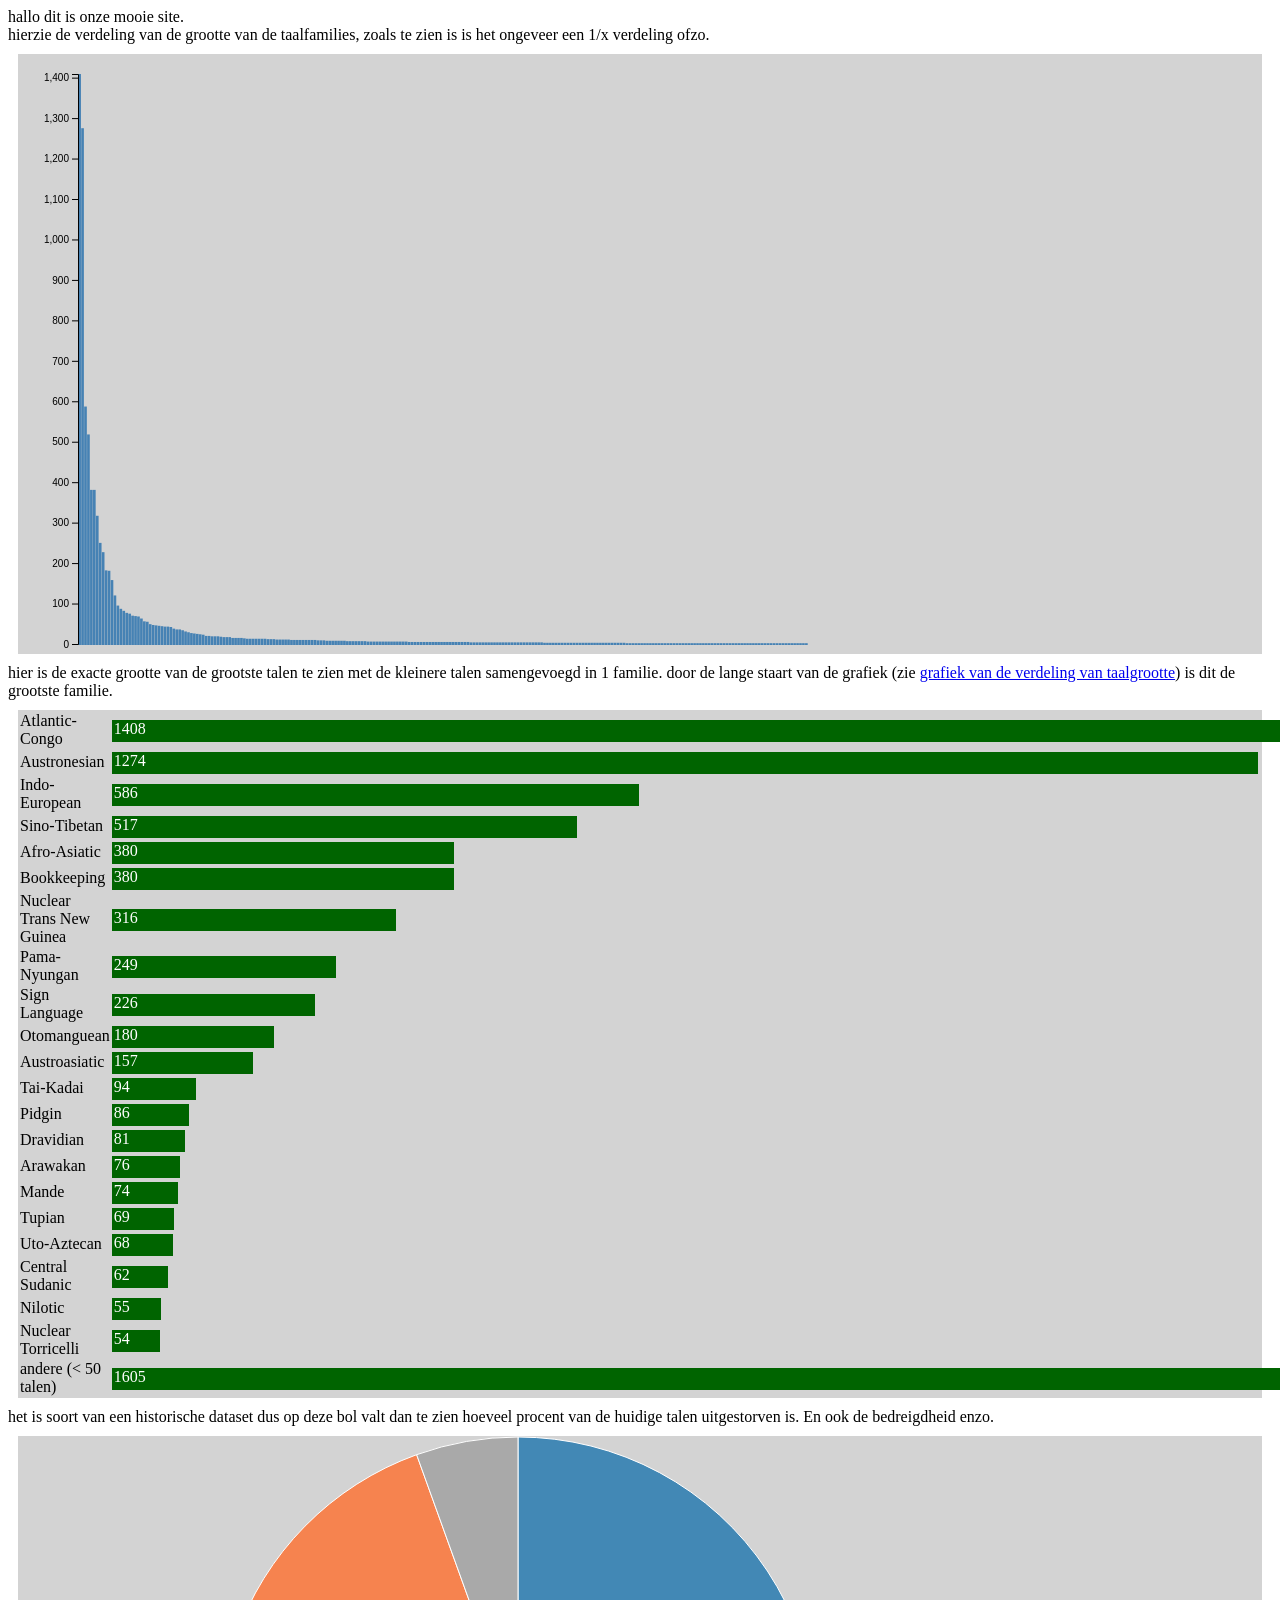
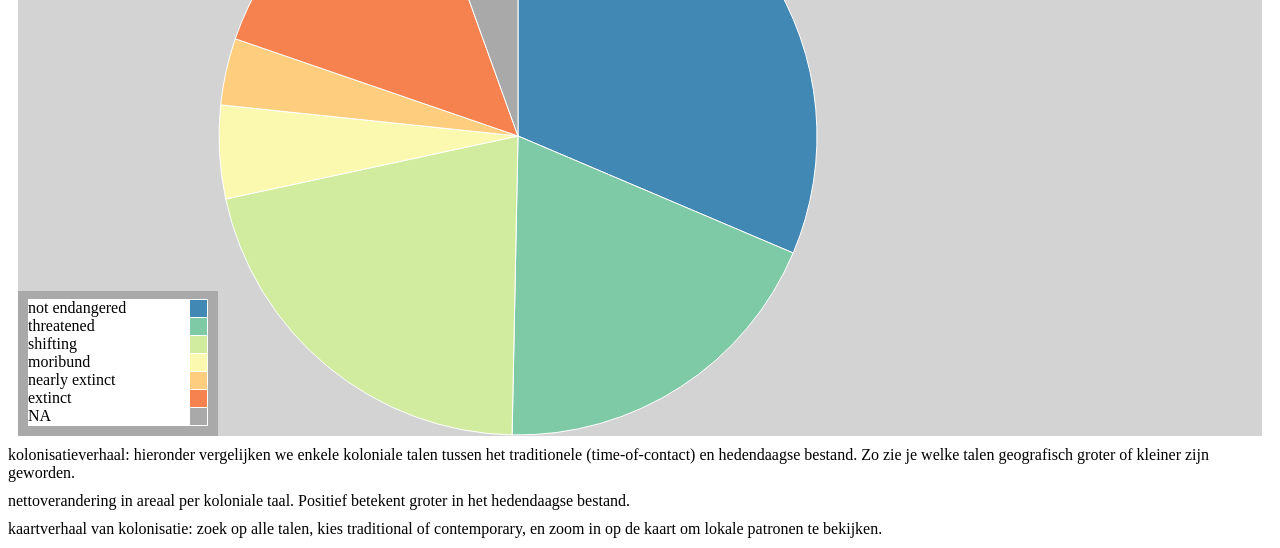
==== src/webpagina/hoofdpagina.html @ 80c5c6f8 "added new dataset + visualizations" ====
<body>
    <style>
        div.blok{
            background-color: lightgray;
            margin: 10px;
        }
    </style>
    hallo dit is onze mooie site.
    <div>
        hierzie de verdeling van de grootte van de taalfamilies, zoals te zien is is het ongeveer een 1/x verdeling ofzo.
        <div class="blok" id="lijn van de verdeling van aantal talen per familie"></div>
    </div>
    <div>
        hier is de exacte grootte van de grootste talen te zien met de kleinere talen samengevoegd in 1 familie. door de lange staart van
        de grafiek (zie <a href="#lijn van de verdeling van aantal talen per familie">grafiek van de verdeling van taalgrootte</a>) is dit
        de grootste familie.
        <div class="blok" id="horizontale bar van aantal talen"></div>
    </div>
    <div>
        het is soort van een historische dataset dus op deze bol valt dan te zien hoeveel procent van de huidige talen uitgestorven is.
        En ook de bedreigdheid enzo.
        <div class="blok" id="bol van hoeveelheid uitgestorven talen"></div>
    </div>
    <div>
        kolonisatieverhaal: hieronder vergelijken we enkele koloniale talen tussen het traditionele (time-of-contact)
        en hedendaagse bestand. Zo zie je welke talen geografisch groter of kleiner zijn geworden.
        <div class="blok" id="koloniale talen: traditioneel vs hedendaags"></div>
    </div>
    <div>
        nettoverandering in areaal per koloniale taal. Positief betekent groter in het hedendaagse bestand.
        <div class="blok" id="koloniale talen: netto verandering"></div>
    </div>
    <div>
        kaartverhaal van kolonisatie: zoek op alle talen, kies traditional of contemporary,
        en zoom in op de kaart om lokale patronen te bekijken.
        <div class="blok" id="koloniale talen: kaart over tijd"></div>
    </div>
    <script src="../js/main.js" type="module"></script>
</body>
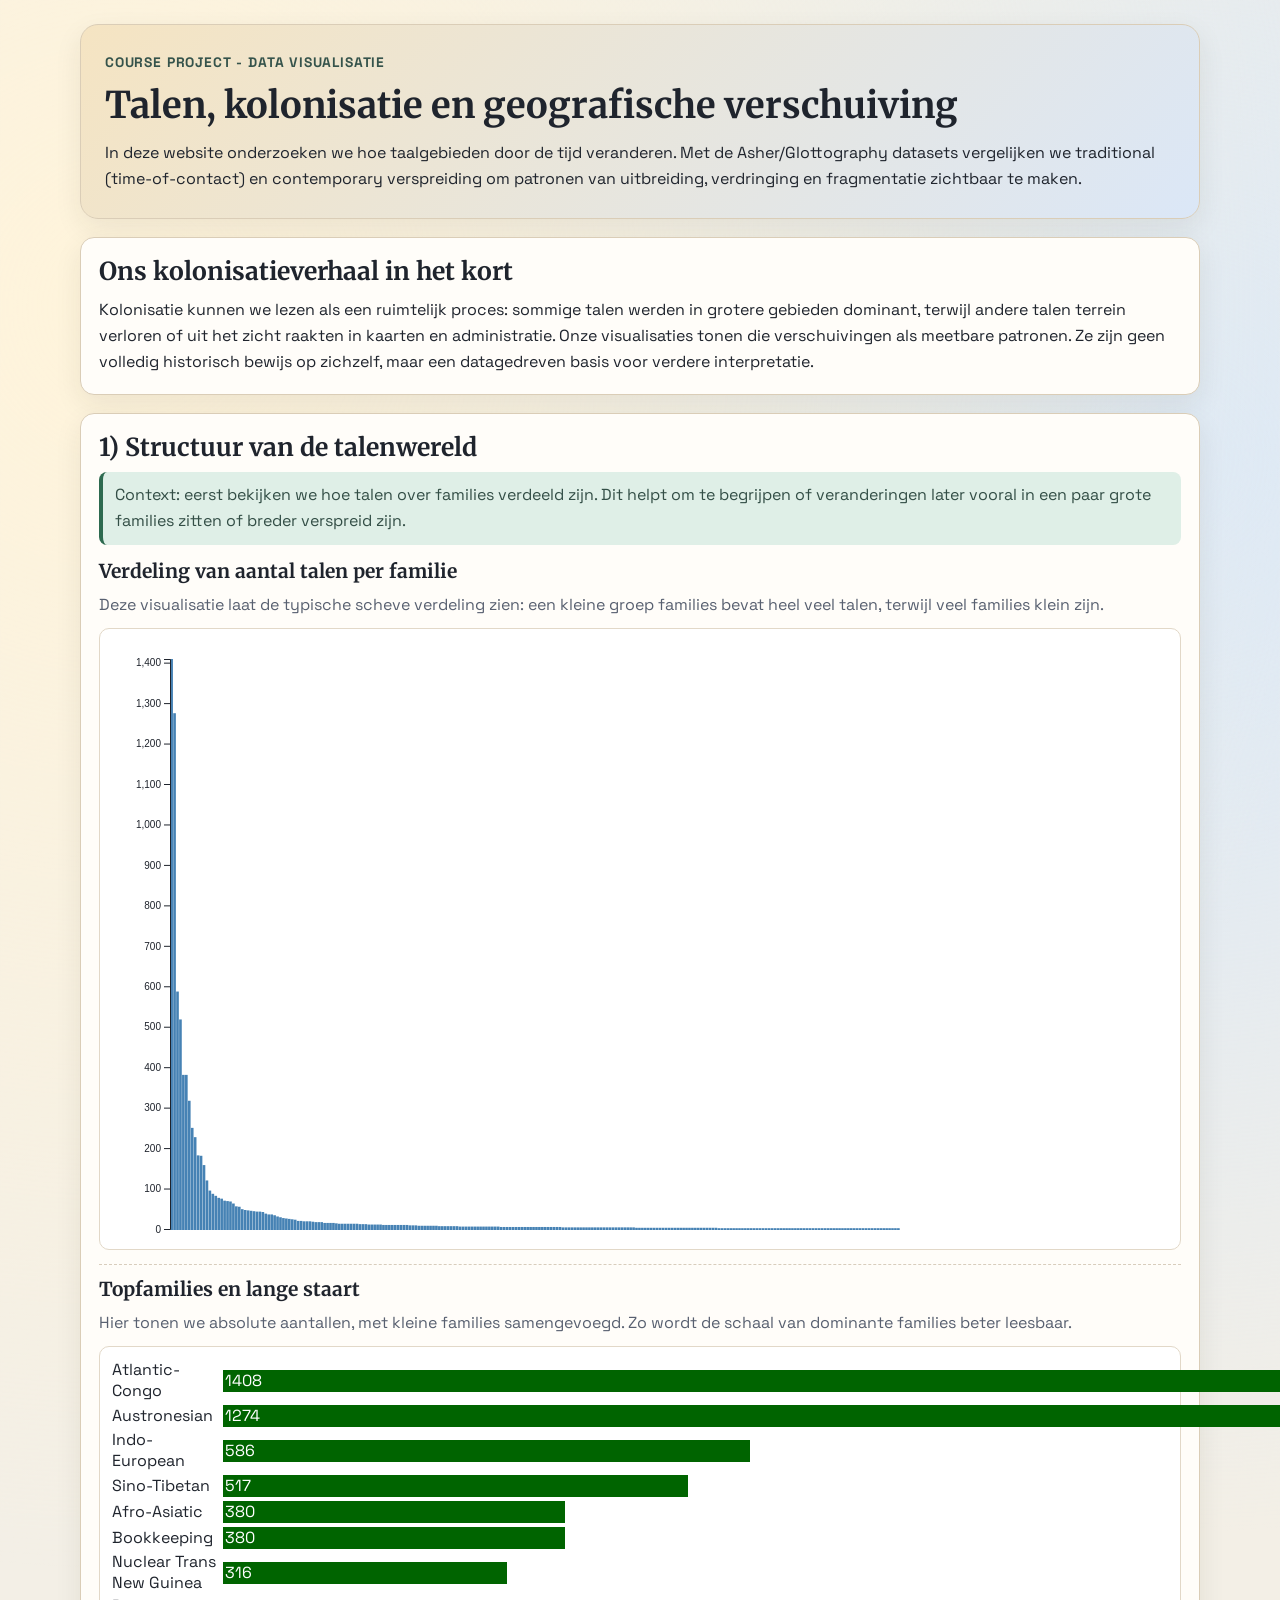
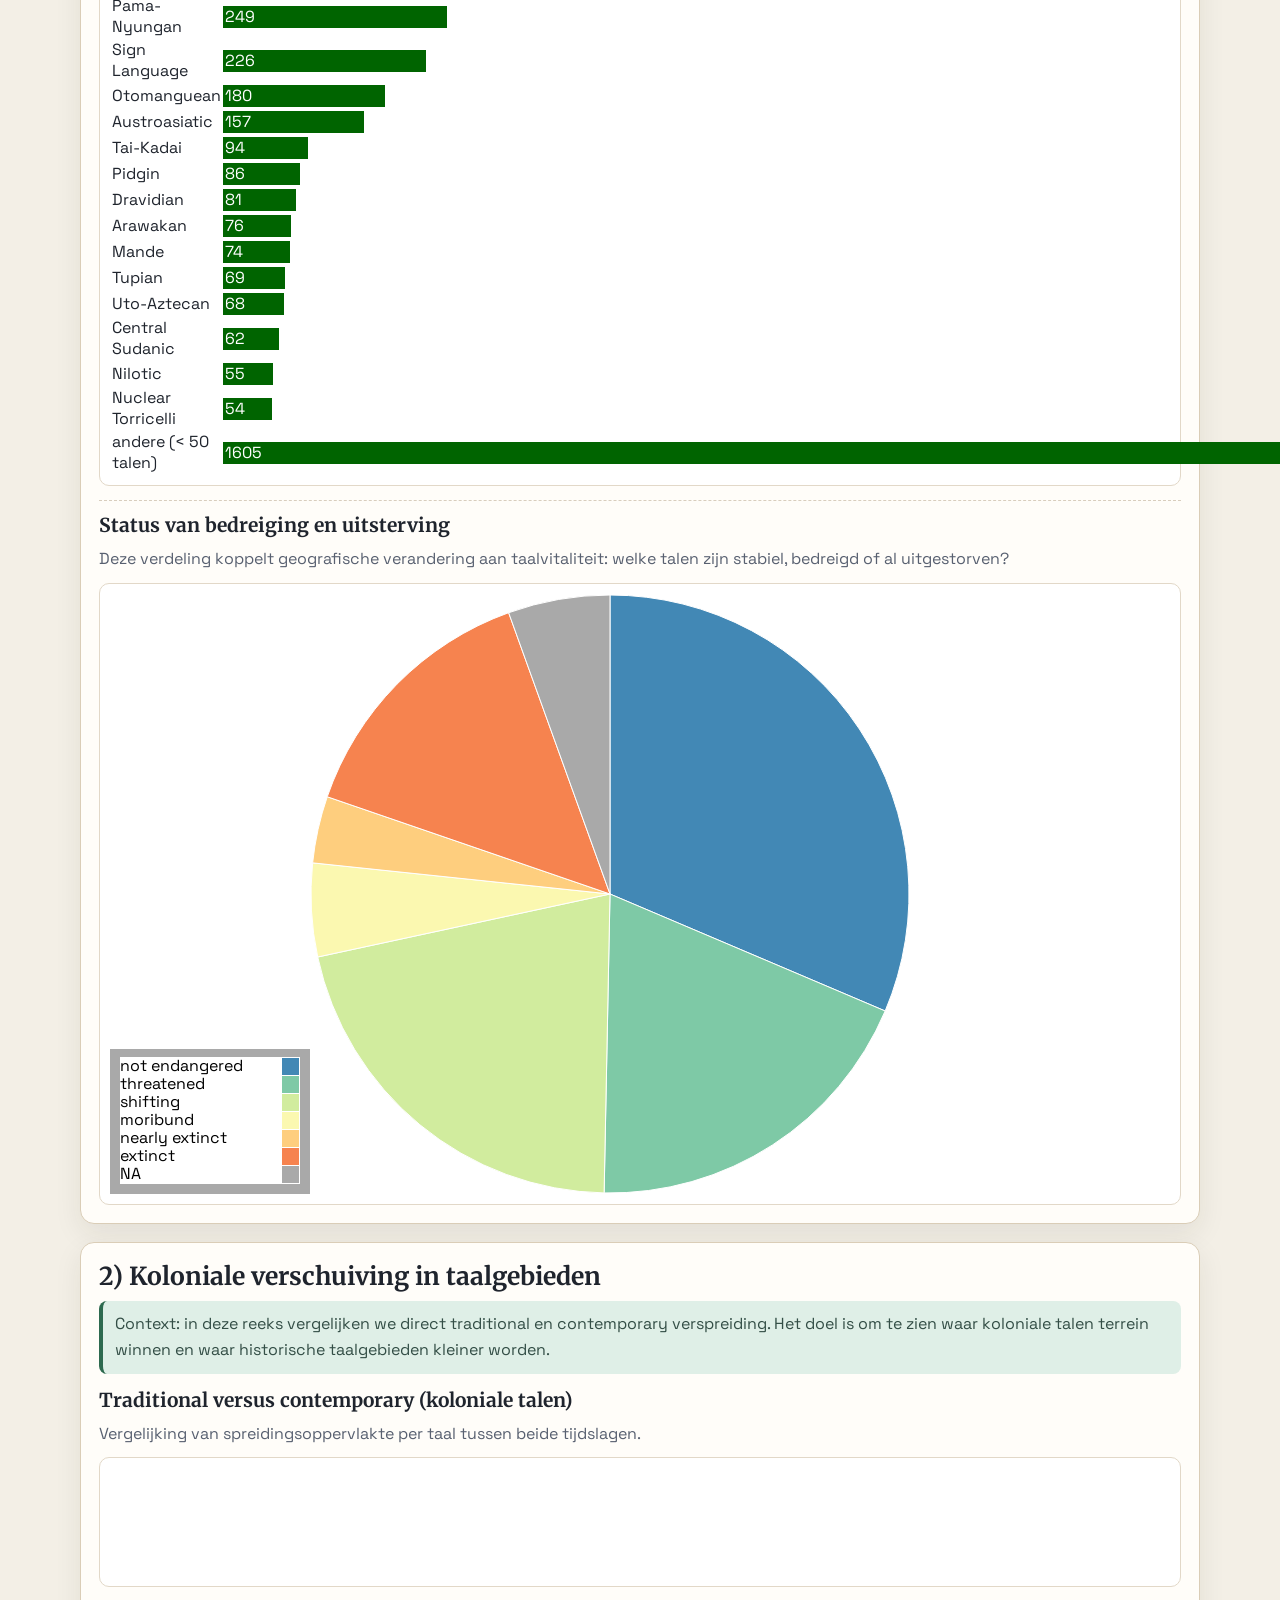
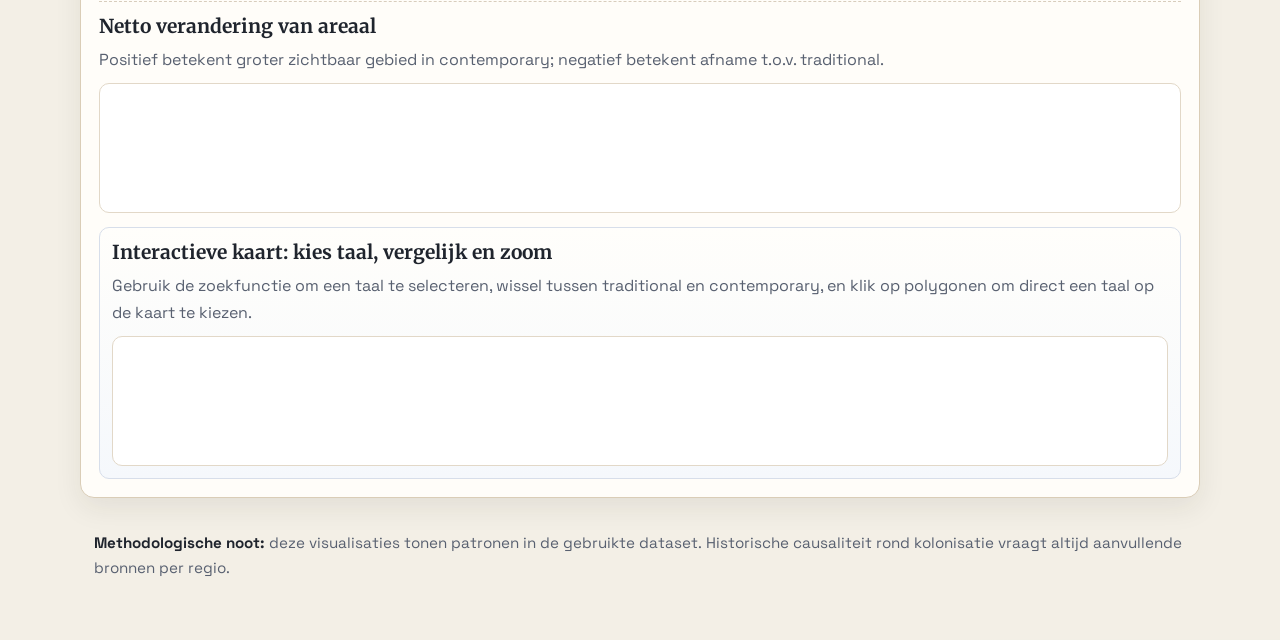
==== commit 74d779c8: "added some basic styling" ====
--- a/src/webpagina/hoofdpagina.html
+++ b/src/webpagina/hoofdpagina.html
@@ -1,39 +1,106 @@
+<head>
+    <meta charset="utf-8">
+    <meta name="viewport" content="width=device-width, initial-scale=1">
+    <title>Data Visualisatie - Talen en Kolonisatie</title>
+    <link rel="stylesheet" href="./stijl.css">
+</head>
+
 <body>
-    <style>
-        div.blok{
-            background-color: lightgray;
-            margin: 10px;
-        }
-    </style>
-    hallo dit is onze mooie site.
-    <div>
-        hierzie de verdeling van de grootte van de taalfamilies, zoals te zien is is het ongeveer een 1/x verdeling ofzo.
-        <div class="blok" id="lijn van de verdeling van aantal talen per familie"></div>
-    </div>
-    <div>
-        hier is de exacte grootte van de grootste talen te zien met de kleinere talen samengevoegd in 1 familie. door de lange staart van
-        de grafiek (zie <a href="#lijn van de verdeling van aantal talen per familie">grafiek van de verdeling van taalgrootte</a>) is dit
-        de grootste familie.
-        <div class="blok" id="horizontale bar van aantal talen"></div>
-    </div>
-    <div>
-        het is soort van een historische dataset dus op deze bol valt dan te zien hoeveel procent van de huidige talen uitgestorven is.
-        En ook de bedreigdheid enzo.
-        <div class="blok" id="bol van hoeveelheid uitgestorven talen"></div>
-    </div>
-    <div>
-        kolonisatieverhaal: hieronder vergelijken we enkele koloniale talen tussen het traditionele (time-of-contact)
-        en hedendaagse bestand. Zo zie je welke talen geografisch groter of kleiner zijn geworden.
-        <div class="blok" id="koloniale talen: traditioneel vs hedendaags"></div>
-    </div>
-    <div>
-        nettoverandering in areaal per koloniale taal. Positief betekent groter in het hedendaagse bestand.
-        <div class="blok" id="koloniale talen: netto verandering"></div>
-    </div>
-    <div>
-        kaartverhaal van kolonisatie: zoek op alle talen, kies traditional of contemporary,
-        en zoom in op de kaart om lokale patronen te bekijken.
-        <div class="blok" id="koloniale talen: kaart over tijd"></div>
-    </div>
+    <main class="pagina">
+        <header class="hero">
+            <p class="label">Course project - Data Visualisatie</p>
+            <h1>Talen, kolonisatie en geografische verschuiving</h1>
+            <p>
+                In deze website onderzoeken we hoe taalgebieden door de tijd veranderen.
+                Met de Asher/Glottography datasets vergelijken we traditional (time-of-contact)
+                en contemporary verspreiding om patronen van uitbreiding, verdringing en fragmentatie zichtbaar te maken.
+            </p>
+        </header>
+
+        <section class="intro">
+            <h2>Ons kolonisatieverhaal in het kort</h2>
+            <p>
+                Kolonisatie kunnen we lezen als een ruimtelijk proces: sommige talen werden in grotere gebieden dominant,
+                terwijl andere talen terrein verloren of uit het zicht raakten in kaarten en administratie.
+                Onze visualisaties tonen die verschuivingen als meetbare patronen. Ze zijn geen volledig historisch bewijs op zichzelf,
+                maar een datagedreven basis voor verdere interpretatie.
+            </p>
+        </section>
+
+        <section class="sectie">
+            <h2>1) Structuur van de talenwereld</h2>
+            <p class="context">
+                Context: eerst bekijken we hoe talen over families verdeeld zijn. Dit helpt om te begrijpen of veranderingen later
+                vooral in een paar grote families zitten of breder verspreid zijn.
+            </p>
+
+            <article class="kaart">
+                <h3>Verdeling van aantal talen per familie</h3>
+                <p>
+                    Deze visualisatie laat de typische scheve verdeling zien: een kleine groep families bevat heel veel talen,
+                    terwijl veel families klein zijn.
+                </p>
+                <div class="blok" id="lijn van de verdeling van aantal talen per familie"></div>
+            </article>
+
+            <article class="kaart">
+                <h3>Topfamilies en lange staart</h3>
+                <p>
+                    Hier tonen we absolute aantallen, met kleine families samengevoegd.
+                    Zo wordt de schaal van dominante families beter leesbaar.
+                </p>
+                <div class="blok" id="horizontale bar van aantal talen"></div>
+            </article>
+
+            <article class="kaart">
+                <h3>Status van bedreiging en uitsterving</h3>
+                <p>
+                    Deze verdeling koppelt geografische verandering aan taalvitaliteit: welke talen zijn stabiel,
+                    bedreigd of al uitgestorven?
+                </p>
+                <div class="blok" id="bol van hoeveelheid uitgestorven talen"></div>
+            </article>
+        </section>
+
+        <section class="sectie">
+            <h2>2) Koloniale verschuiving in taalgebieden</h2>
+            <p class="context">
+                Context: in deze reeks vergelijken we direct traditional en contemporary verspreiding.
+                Het doel is om te zien waar koloniale talen terrein winnen en waar historische taalgebieden kleiner worden.
+            </p>
+
+            <article class="kaart">
+                <h3>Traditional versus contemporary (koloniale talen)</h3>
+                <p>
+                    Vergelijking van spreidingsoppervlakte per taal tussen beide tijdslagen.
+                </p>
+                <div class="blok" id="koloniale talen: traditioneel vs hedendaags"></div>
+            </article>
+
+            <article class="kaart">
+                <h3>Netto verandering van areaal</h3>
+                <p>
+                    Positief betekent groter zichtbaar gebied in contemporary; negatief betekent afname t.o.v. traditional.
+                </p>
+                <div class="blok" id="koloniale talen: netto verandering"></div>
+            </article>
+
+            <article class="kaart focus">
+                <h3>Interactieve kaart: kies taal, vergelijk en zoom</h3>
+                <p>
+                    Gebruik de zoekfunctie om een taal te selecteren, wissel tussen traditional en contemporary,
+                    en klik op polygonen om direct een taal op de kaart te kiezen.
+                </p>
+                <div class="blok" id="koloniale talen: kaart over tijd"></div>
+            </article>
+        </section>
+
+        <footer class="voetnoot">
+            <strong>Methodologische noot:</strong>
+            deze visualisaties tonen patronen in de gebruikte dataset. Historische causaliteit rond kolonisatie
+            vraagt altijd aanvullende bronnen per regio.
+        </footer>
+    </main>
+
     <script src="../js/main.js" type="module"></script>
 </body>
--- a/src/webpagina/stijl.css
+++ b/src/webpagina/stijl.css
@@ -0,0 +1,164 @@
+@import url("https://fonts.googleapis.com/css2?family=Space+Grotesk:wght@400;500;700&family=Merriweather:wght@400;700&display=swap");
+
+:root {
+	--bg: #f3efe6;
+	--paper: #fffdf9;
+	--text: #1f242d;
+	--muted: #586070;
+	--accent: #2d6a4f;
+	--accent-soft: #dfefe7;
+	--line: #dacdb7;
+	--hero-a: #f5e4c2;
+	--hero-b: #dbe7f7;
+	--shadow: 0 10px 28px rgba(42, 34, 24, 0.08);
+}
+
+* {
+	box-sizing: border-box;
+}
+
+html,
+body {
+	margin: 0;
+	padding: 0;
+}
+
+body {
+	font-family: "Space Grotesk", sans-serif;
+	color: var(--text);
+	line-height: 1.65;
+	background:
+		radial-gradient(circle at 10% 8%, #fff4db 0%, transparent 34%),
+		radial-gradient(circle at 92% 12%, #dae8f8 0%, transparent 30%),
+		var(--bg);
+}
+
+.pagina {
+	width: min(1120px, 94vw);
+	margin: 0 auto;
+	padding: 24px 0 48px;
+}
+
+.hero {
+	background: linear-gradient(135deg, var(--hero-a), var(--hero-b));
+	border: 1px solid var(--line);
+	border-radius: 18px;
+	padding: 26px 24px;
+	box-shadow: var(--shadow);
+}
+
+.label {
+	margin: 0 0 8px;
+	font-size: 0.86rem;
+	font-weight: 700;
+	text-transform: uppercase;
+	letter-spacing: 0.06em;
+	color: #35534b;
+}
+
+h1,
+h2,
+h3 {
+	font-family: "Merriweather", serif;
+	line-height: 1.3;
+	margin-top: 0;
+}
+
+h1 {
+	margin-bottom: 10px;
+	font-size: clamp(1.6rem, 3vw, 2.3rem);
+}
+
+h2 {
+	margin-bottom: 8px;
+	font-size: clamp(1.2rem, 2.2vw, 1.55rem);
+}
+
+h3 {
+	margin-bottom: 8px;
+	font-size: clamp(1.02rem, 1.9vw, 1.2rem);
+}
+
+p {
+	margin: 0;
+}
+
+.intro,
+.sectie {
+	margin-top: 18px;
+	background: var(--paper);
+	border: 1px solid var(--line);
+	border-radius: 14px;
+	padding: 18px;
+	box-shadow: var(--shadow);
+}
+
+.context {
+	margin-top: 6px;
+	margin-bottom: 14px;
+	padding: 10px 12px;
+	border-left: 4px solid var(--accent);
+	border-radius: 8px;
+	background: var(--accent-soft);
+	color: #334e46;
+}
+
+.kaart {
+	margin-top: 14px;
+	padding-top: 12px;
+	border-top: 1px dashed #d8cdbd;
+}
+
+.kaart:first-of-type {
+	margin-top: 0;
+	padding-top: 0;
+	border-top: none;
+}
+
+.kaart > p {
+	color: var(--muted);
+}
+
+.focus {
+	background: linear-gradient(180deg, #fffefb, #f5f8fc);
+	border: 1px solid #d7deea;
+	border-radius: 10px;
+	padding: 12px;
+}
+
+.blok {
+	margin-top: 10px;
+	padding: 10px;
+	min-height: 130px;
+	border-radius: 10px;
+	border: 1px solid #e2d8c8;
+	background: #fff;
+}
+
+.voetnoot {
+	margin-top: 20px;
+	padding: 12px 14px;
+	color: var(--muted);
+	font-size: 0.95rem;
+}
+
+.voetnoot strong {
+	color: var(--text);
+}
+
+@media (max-width: 760px) {
+	.pagina {
+		width: min(96vw, 1120px);
+		padding-top: 16px;
+	}
+
+	.hero,
+	.intro,
+	.sectie {
+		padding: 14px;
+	}
+
+	.blok {
+		padding: 7px;
+	}
+}
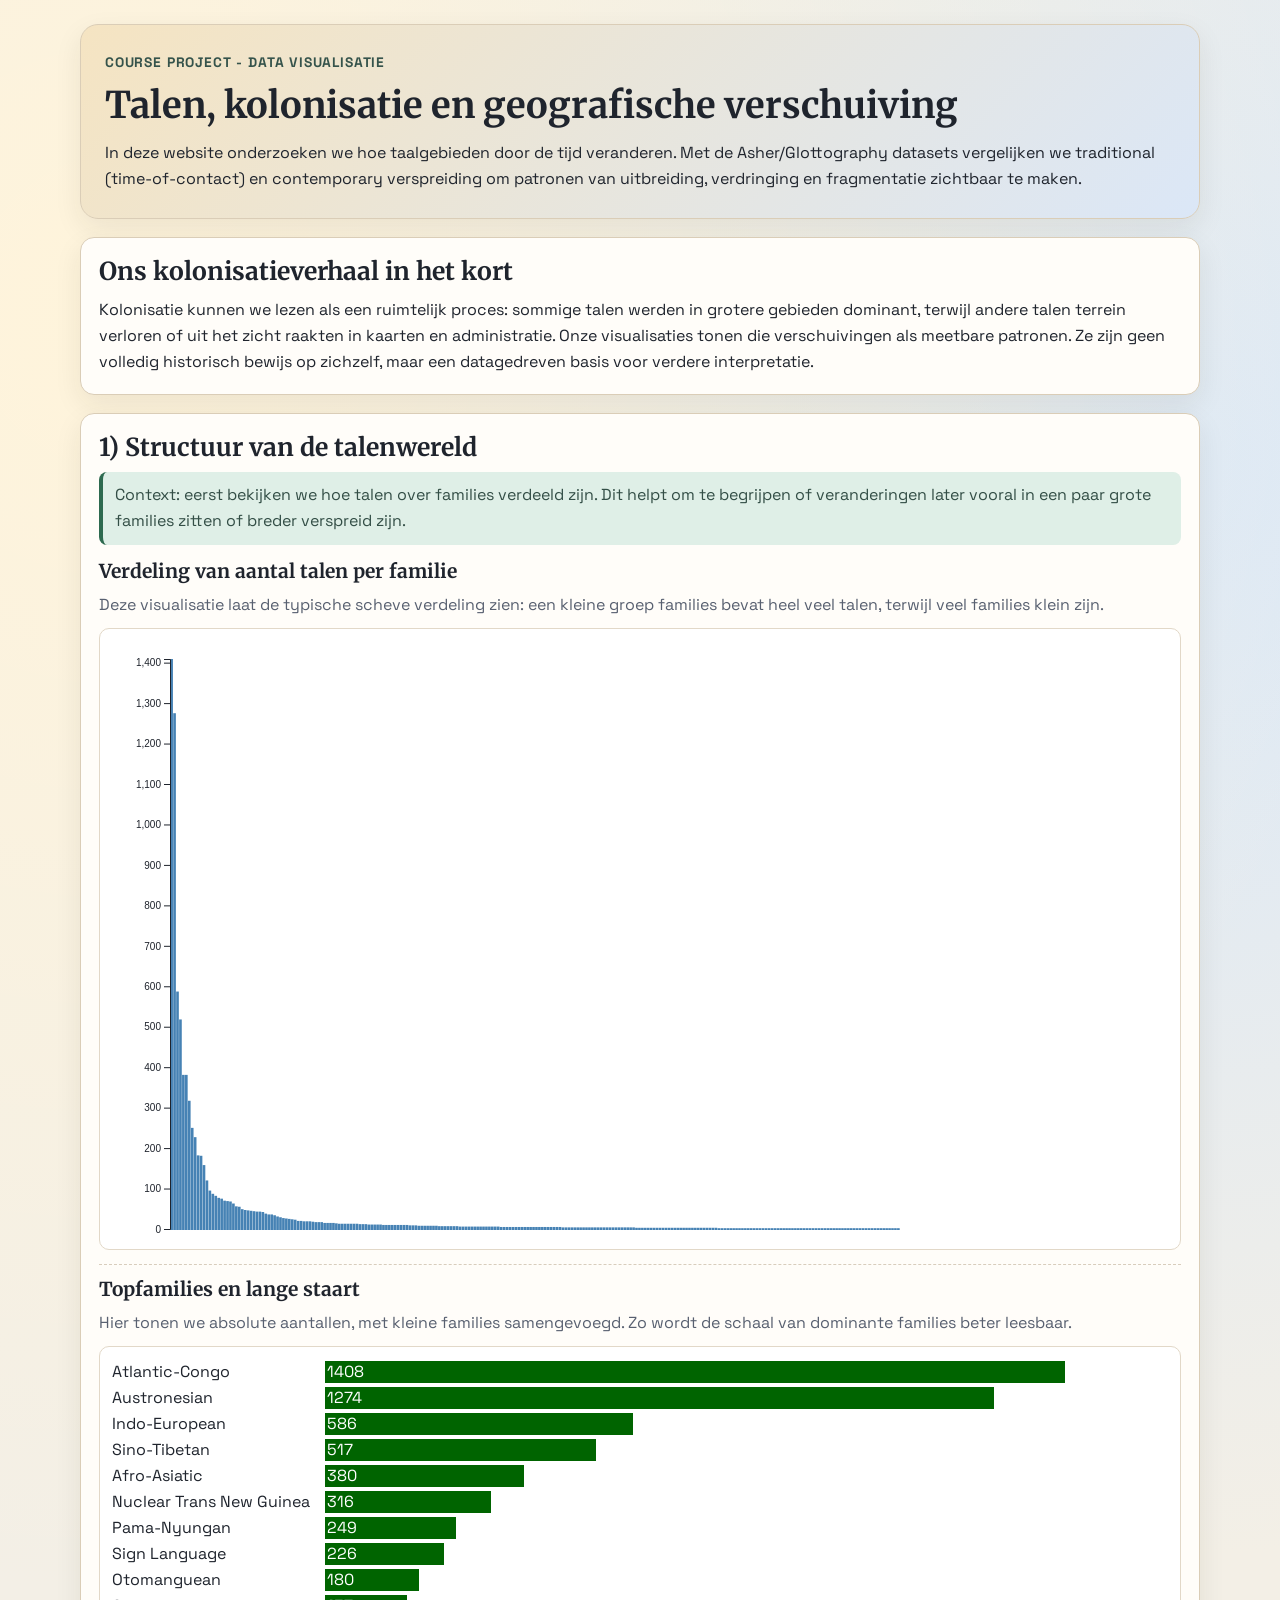
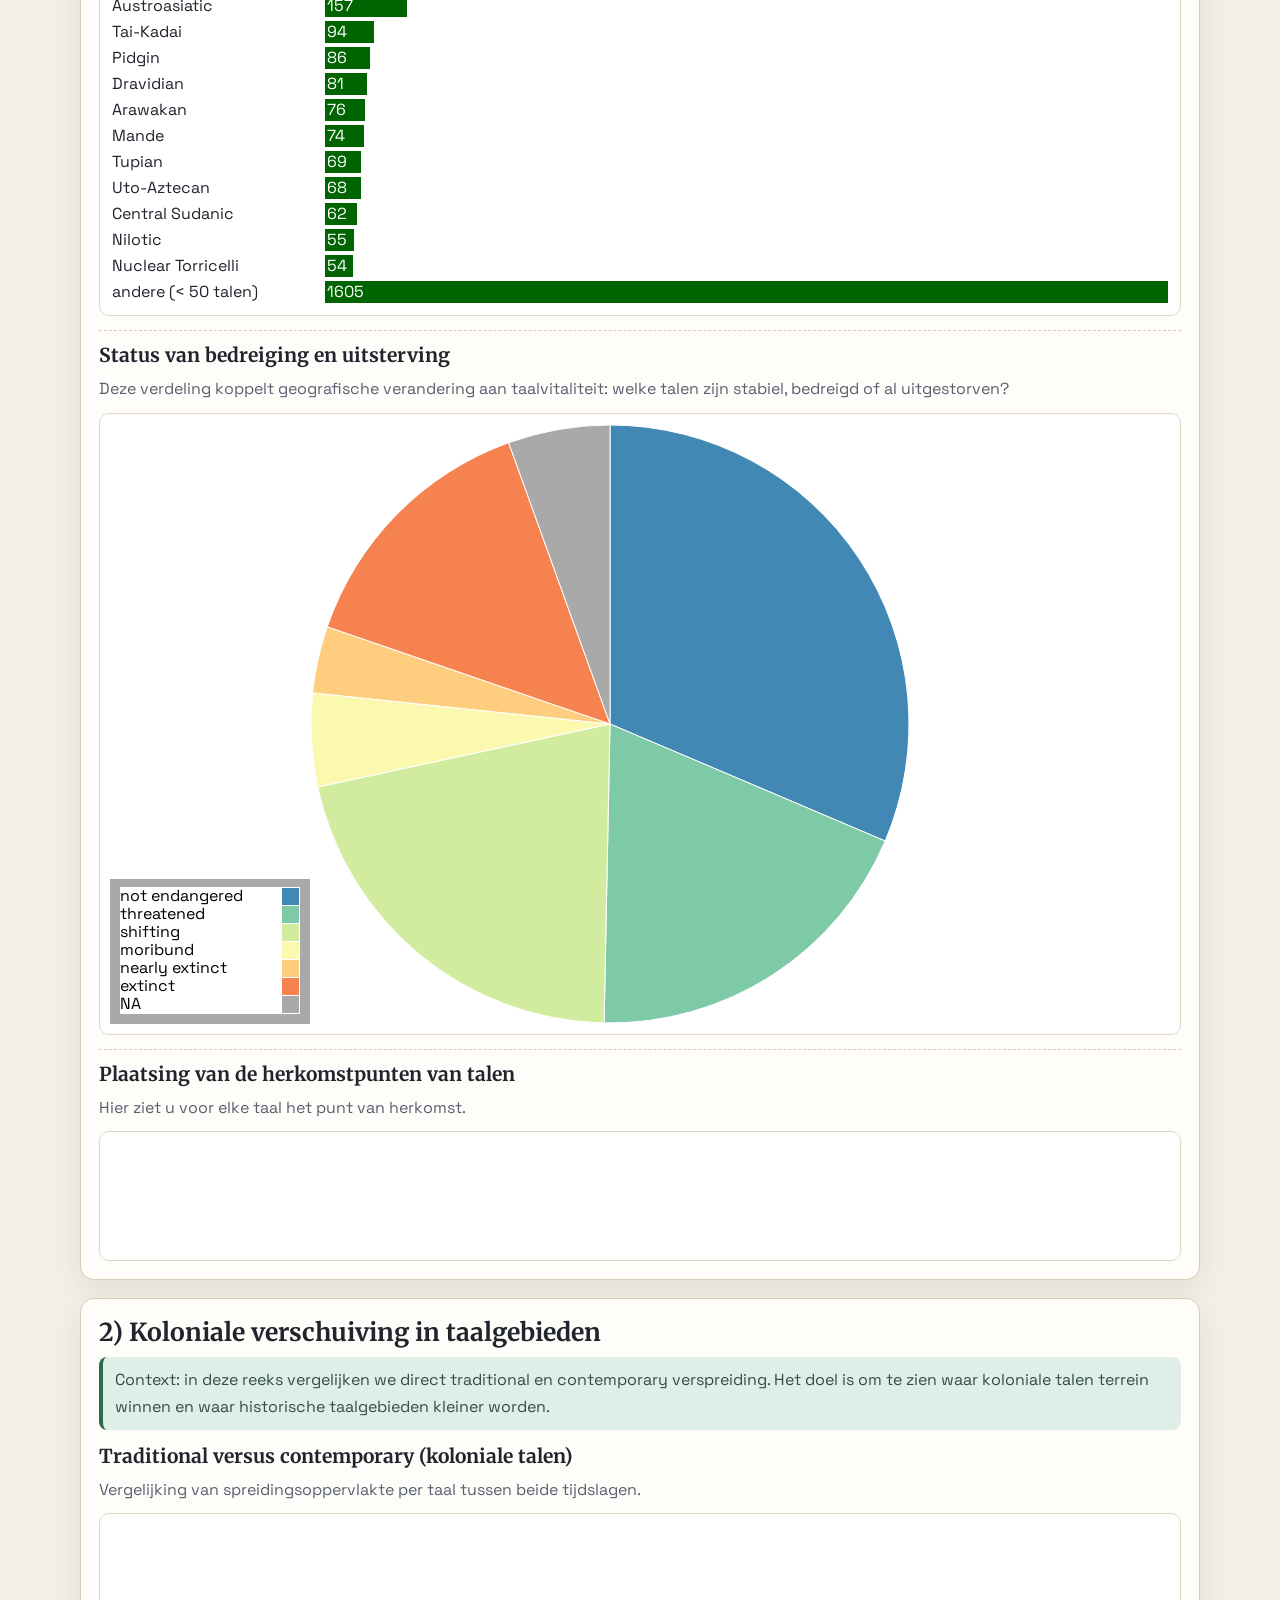
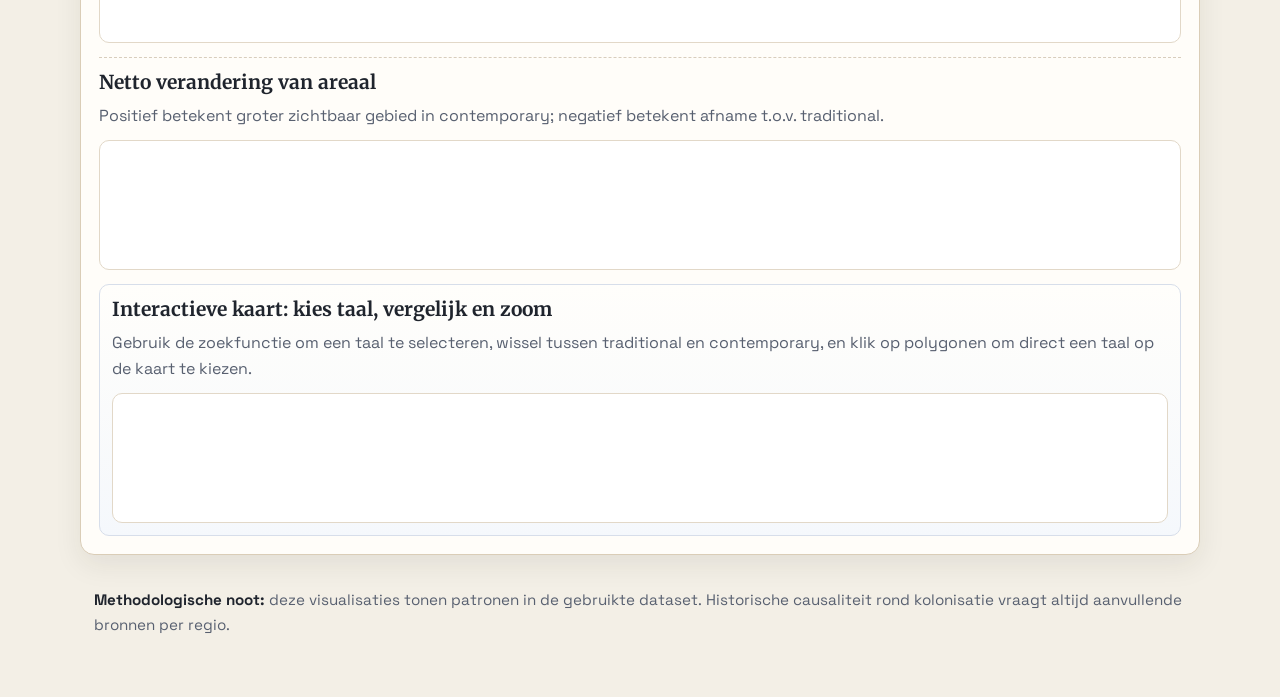
==== commit a4b00ec6: "structuur" ====
--- a/src/webpagina/hoofdpagina.html
+++ b/src/webpagina/hoofdpagina.html
@@ -60,6 +60,14 @@
                 </p>
                 <div class="blok" id="bol van hoeveelheid uitgestorven talen"></div>
             </article>
+
+            <article class="kaart">
+                <h3>Plaatsing van de herkomstpunten van talen</h3>
+                <p>
+                    Hier ziet u voor elke taal het punt van herkomst.
+                </p>
+                <div class="blok" id="kaart met puntjes van de talen"></div>
+            </article>
         </section>
 
         <section class="sectie">
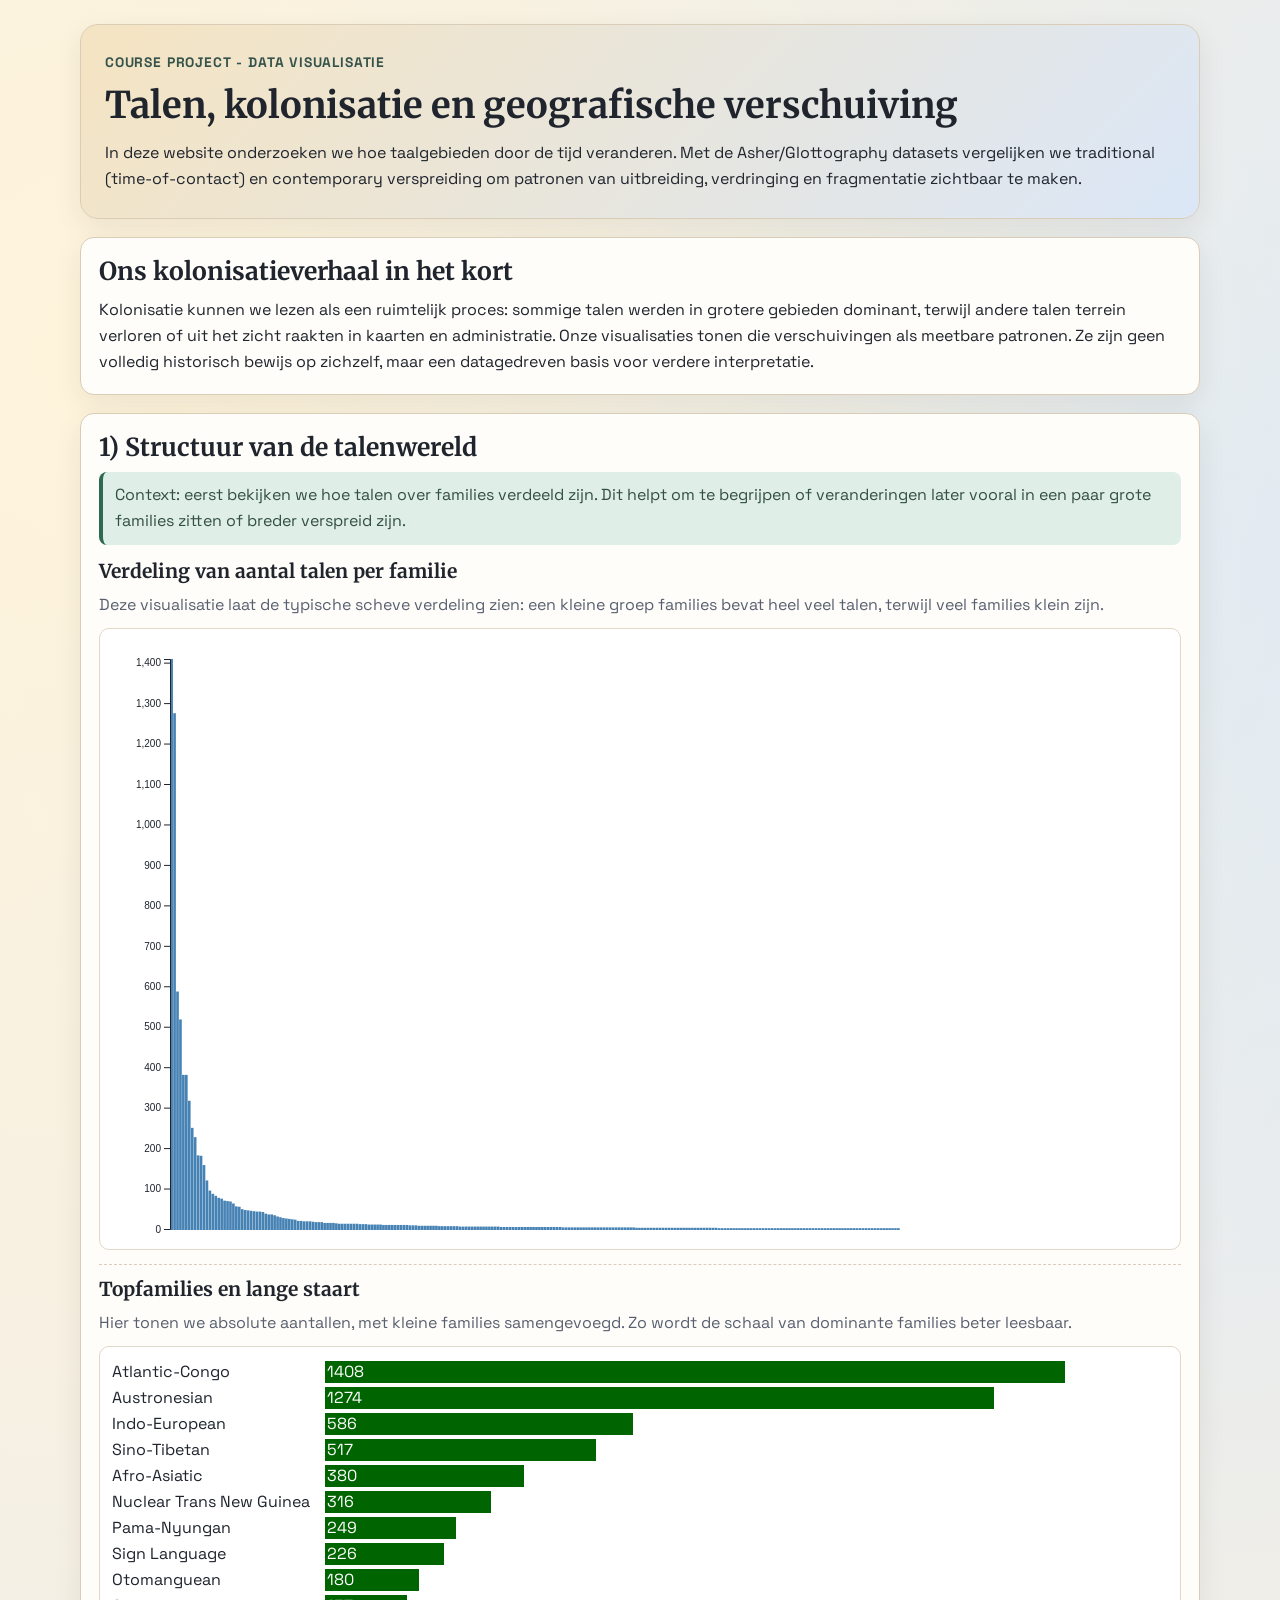
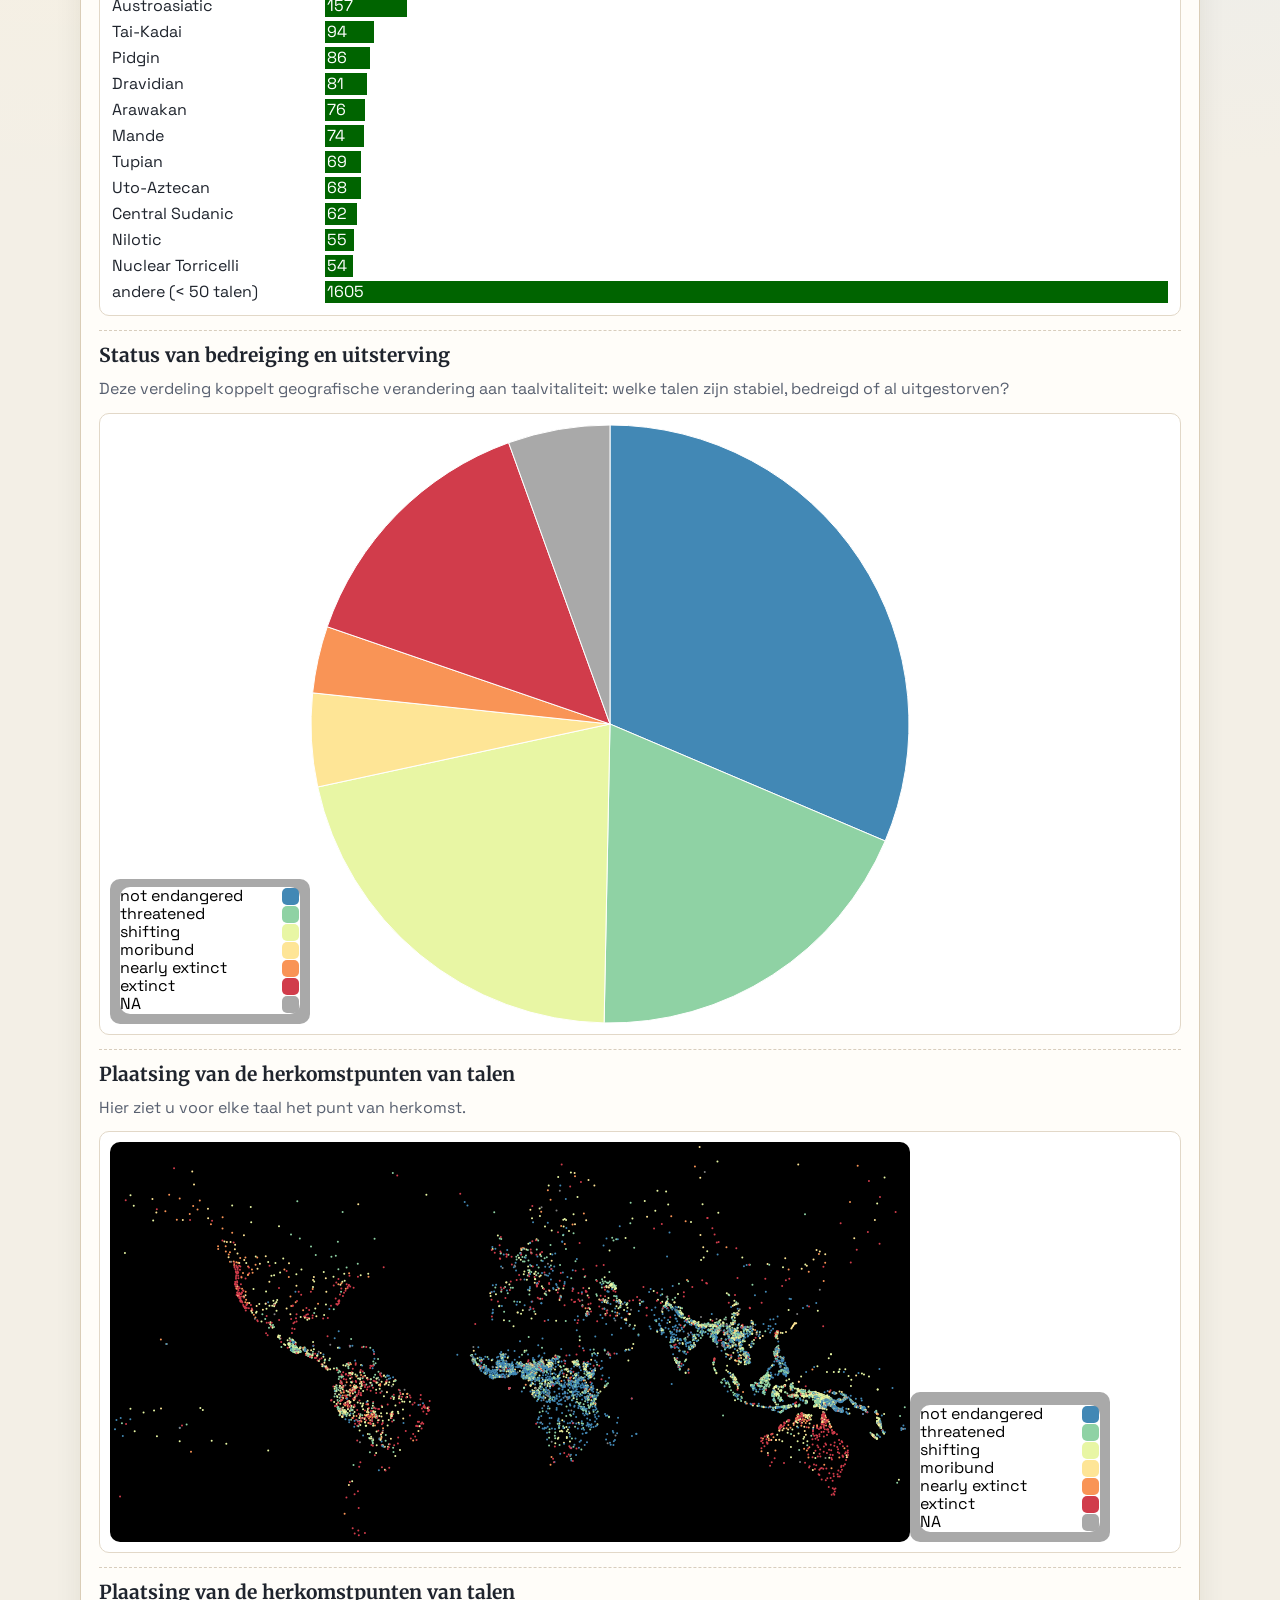
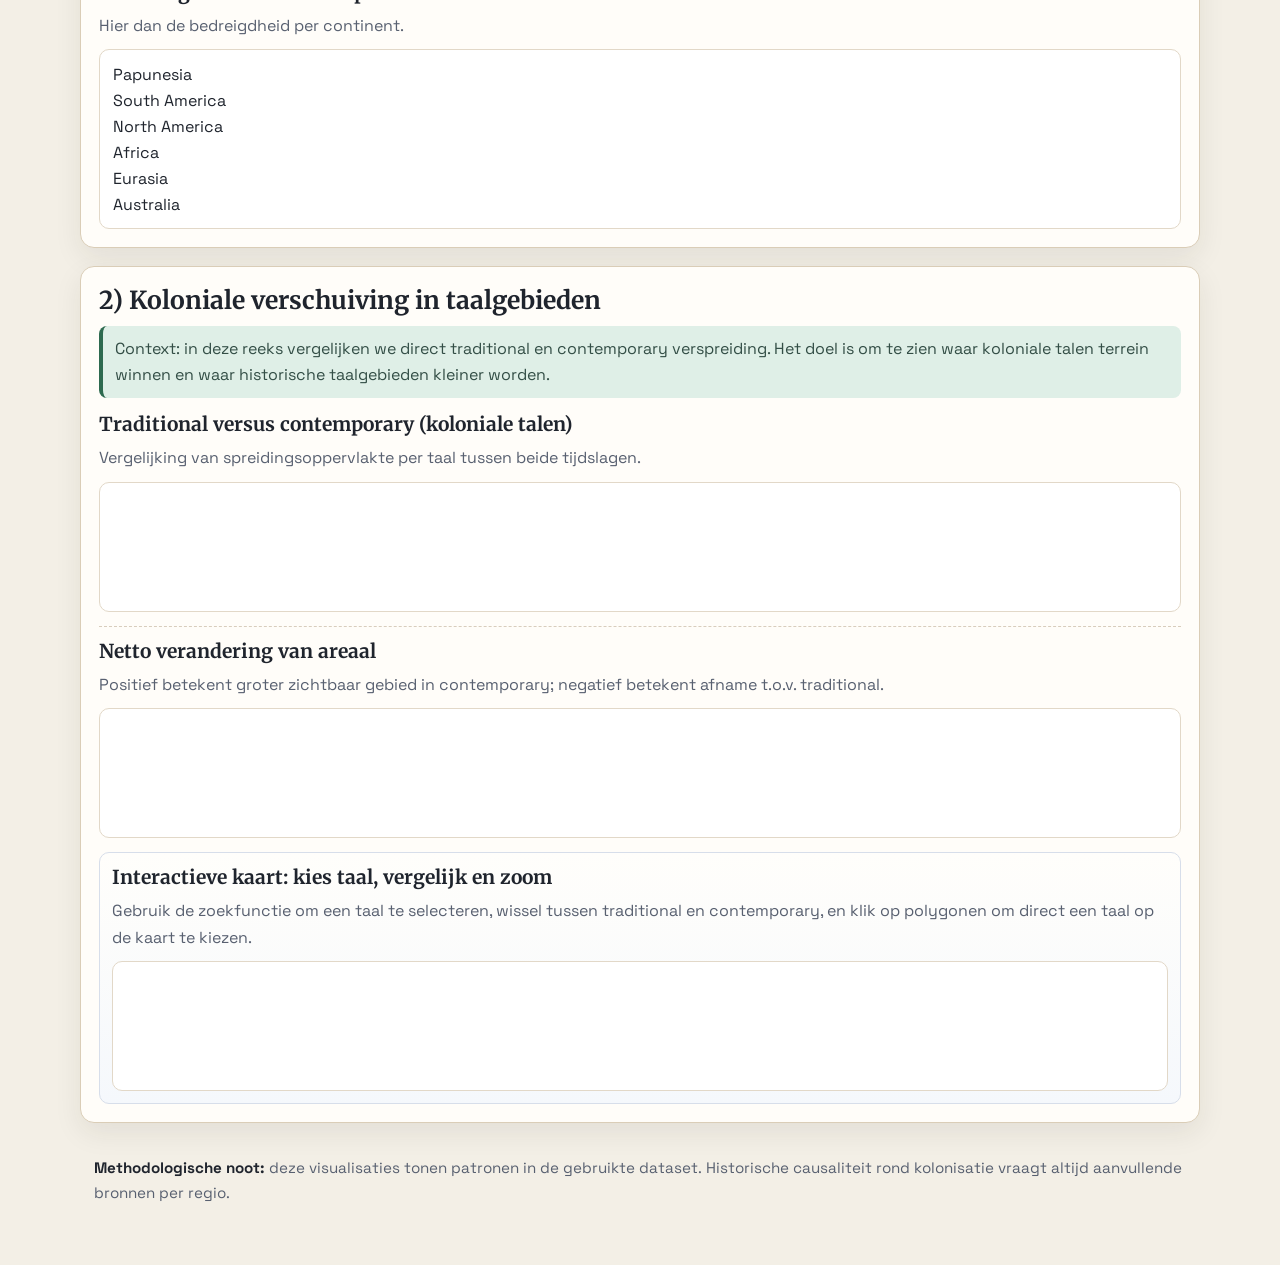
==== commit 4f392a88: "nog" ====
--- a/src/webpagina/hoofdpagina.html
+++ b/src/webpagina/hoofdpagina.html
@@ -68,6 +68,14 @@
                 </p>
                 <div class="blok" id="kaart met puntjes van de talen"></div>
             </article>
+
+            <article class="kaart">
+                <h3>Plaatsing van de herkomstpunten van talen</h3>
+                <p>
+                    Hier dan de bedreigdheid per continent.
+                </p>
+                <div class="blok" id="bedreigdheid per continent"></div>
+            </article>
         </section>
 
         <section class="sectie">
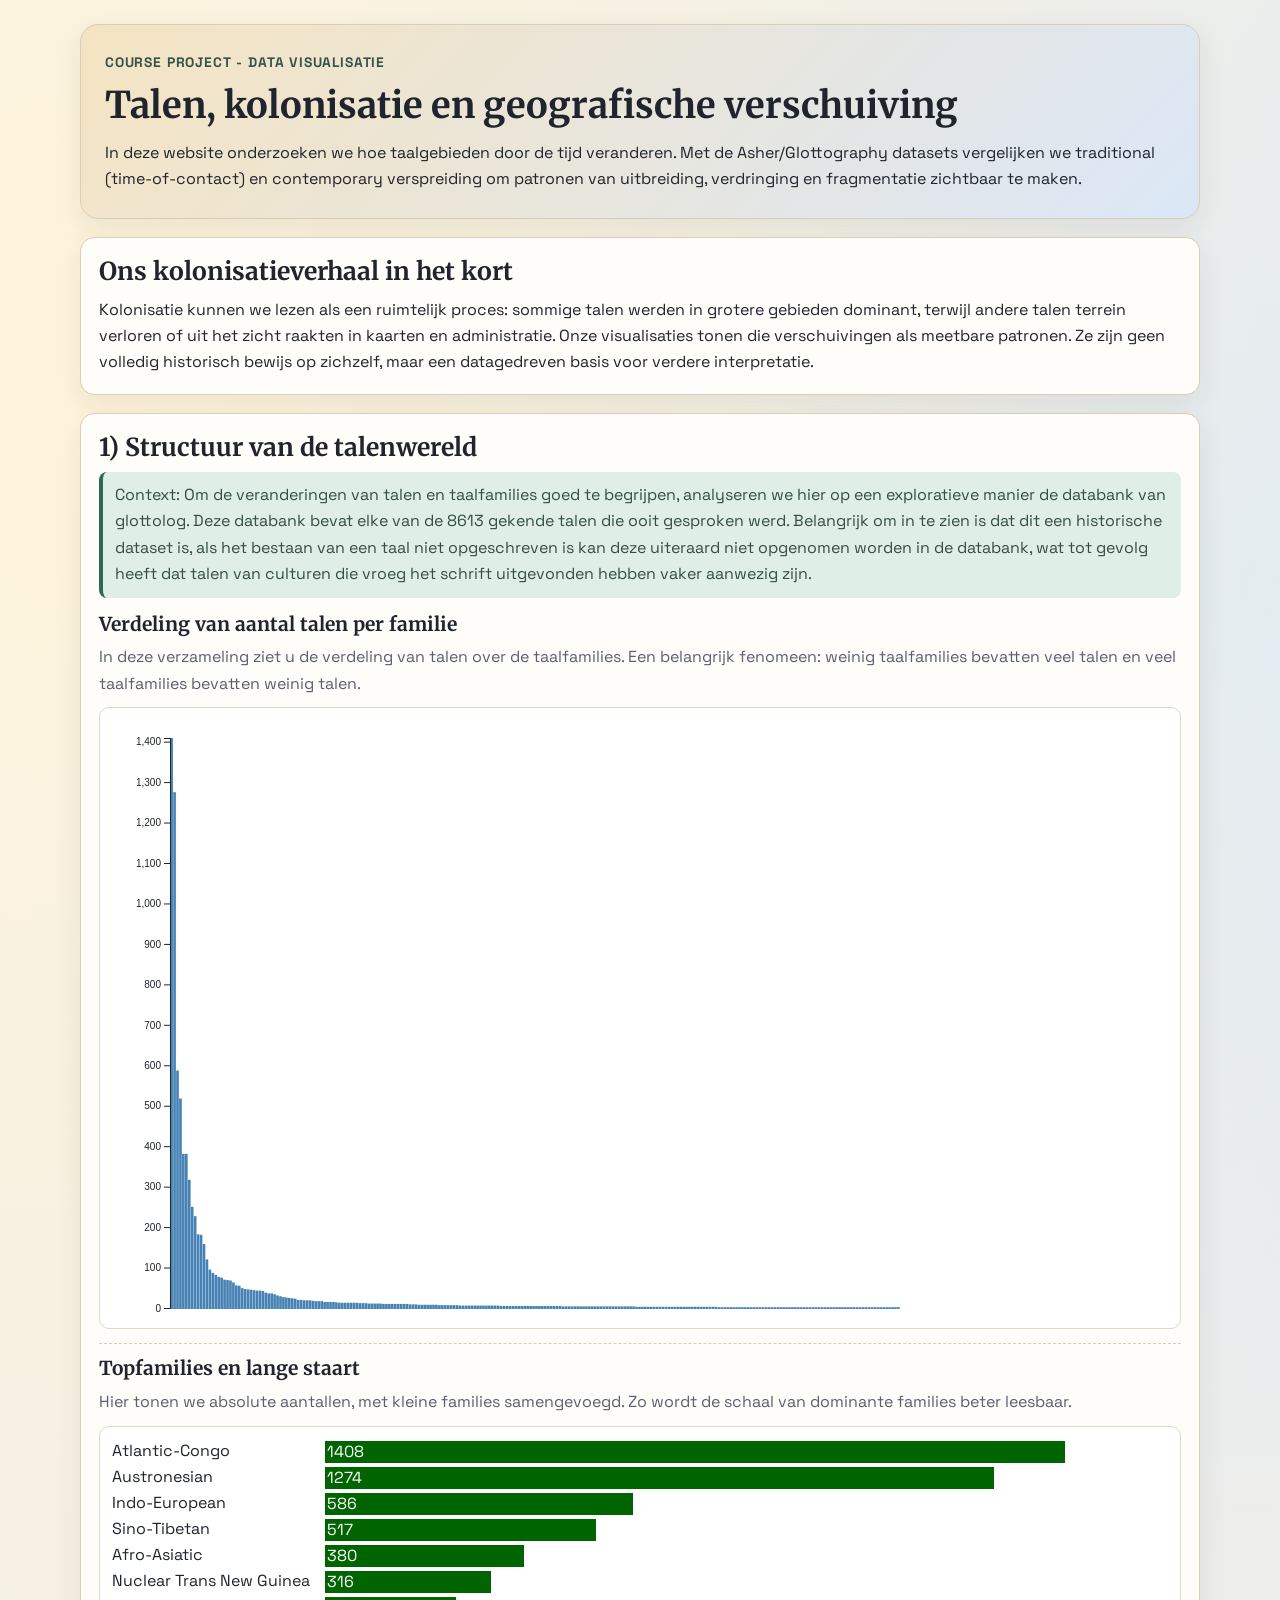
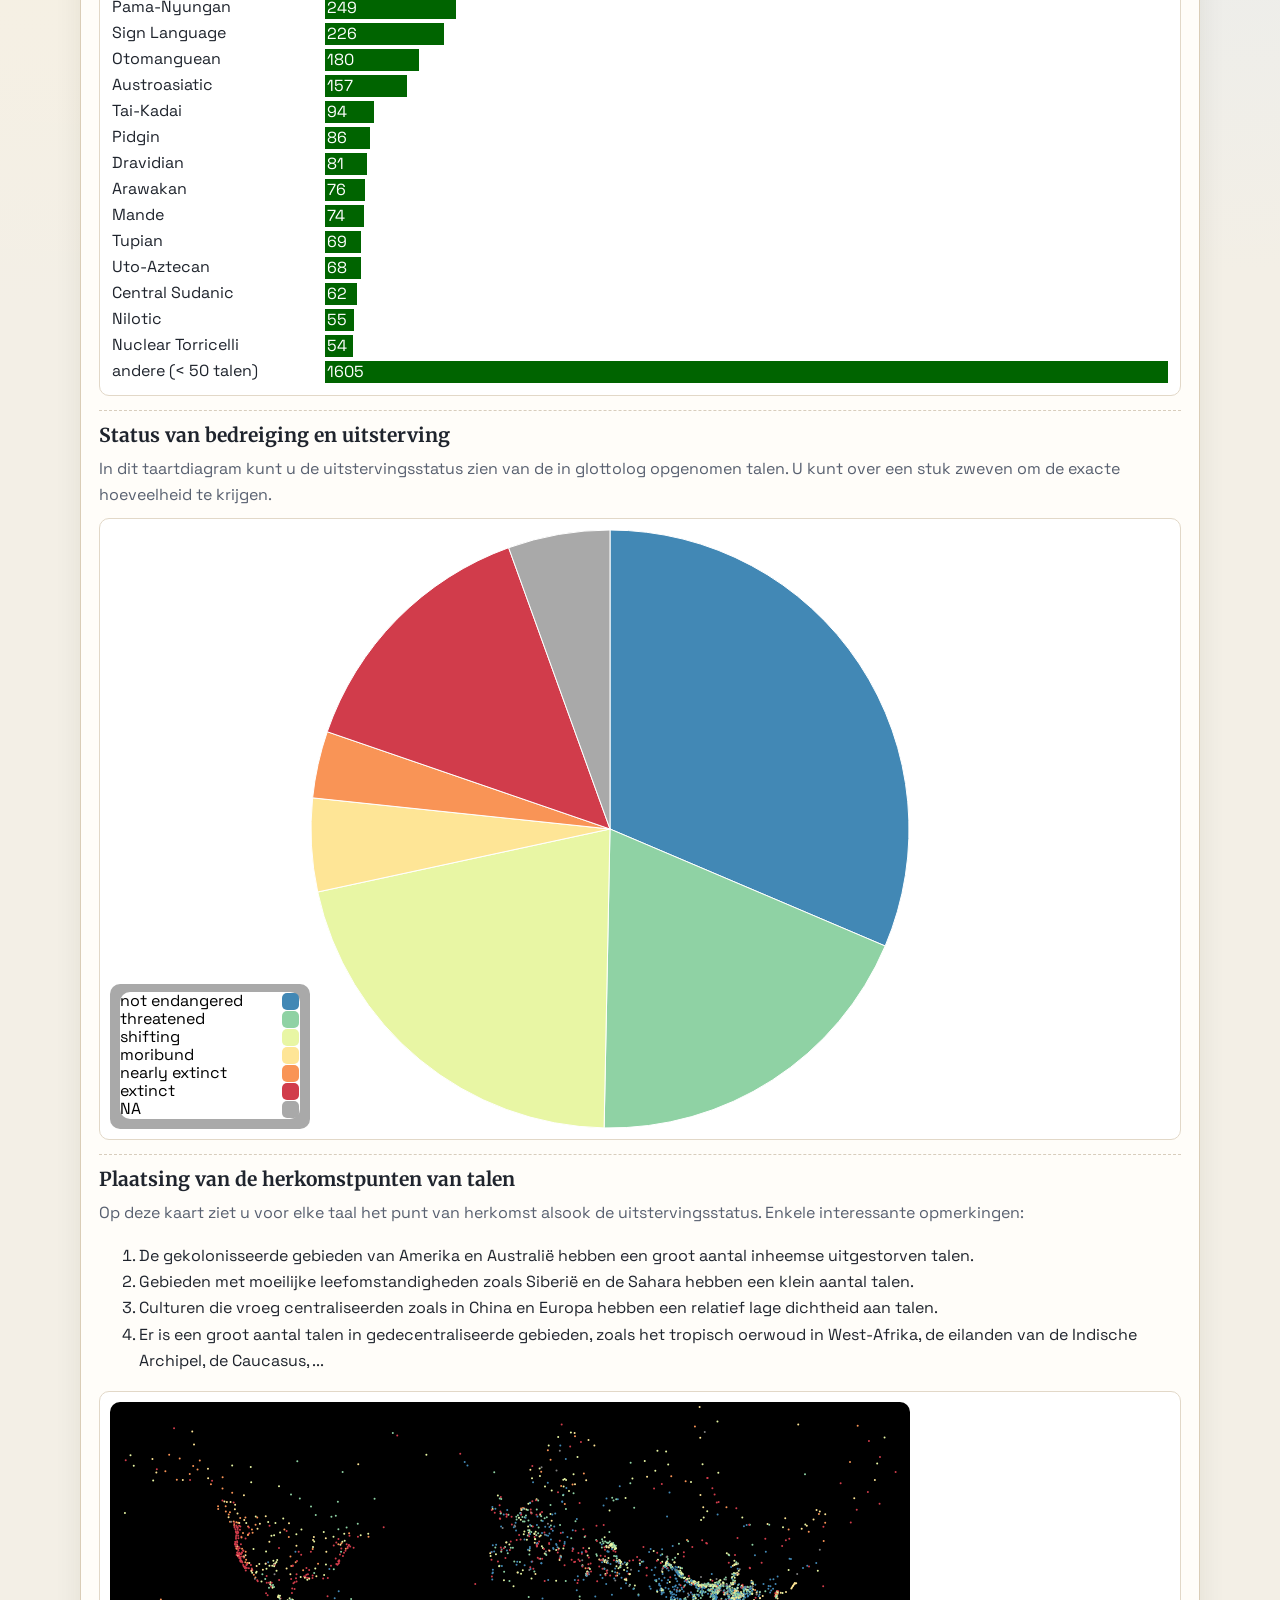
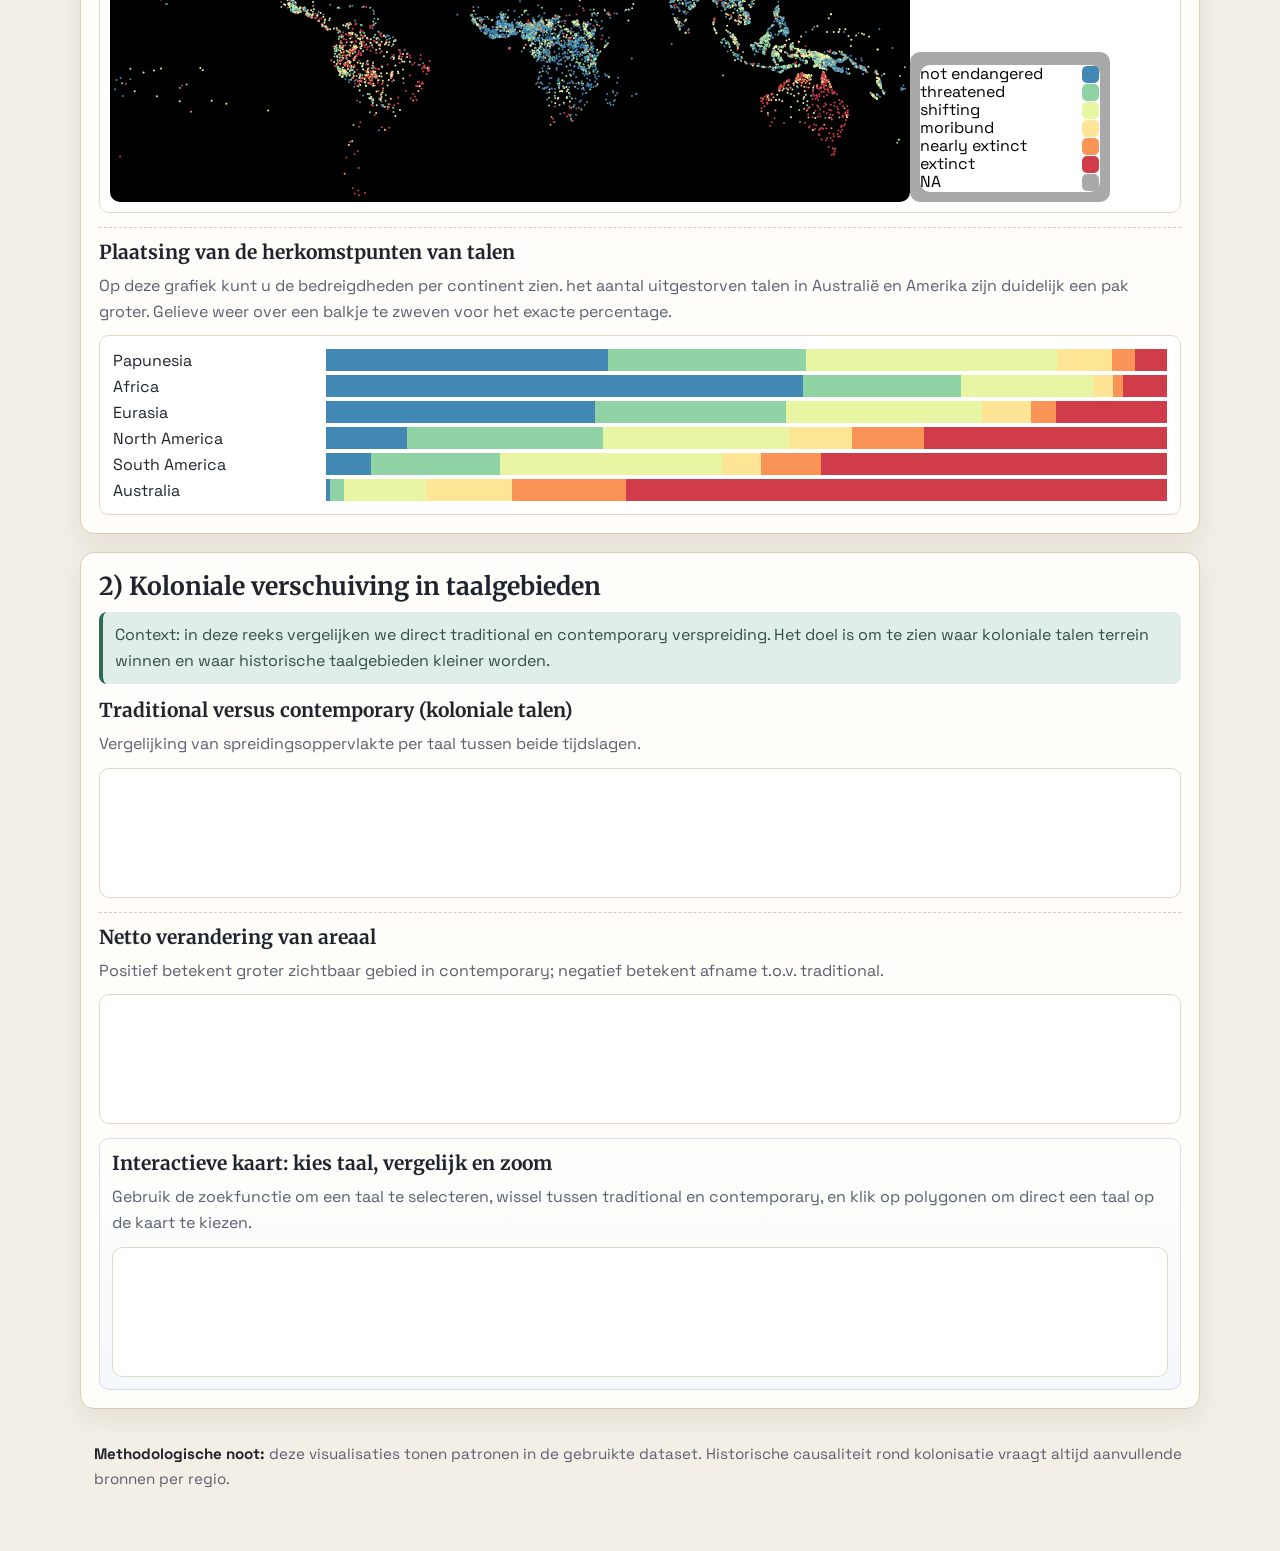
==== commit c65ff93f: "text mooier" ====
--- a/src/webpagina/hoofdpagina.html
+++ b/src/webpagina/hoofdpagina.html
@@ -30,15 +30,17 @@
         <section class="sectie">
             <h2>1) Structuur van de talenwereld</h2>
             <p class="context">
-                Context: eerst bekijken we hoe talen over families verdeeld zijn. Dit helpt om te begrijpen of veranderingen later
-                vooral in een paar grote families zitten of breder verspreid zijn.
+                Context: Om de veranderingen van talen en taalfamilies goed te begrijpen, analyseren we hier op een exploratieve manier de databank van
+                glottolog. Deze databank bevat elke van de 8613 gekende talen die ooit gesproken werd. Belangrijk om in te zien is dat dit een
+                historische dataset is, als het bestaan van een taal niet opgeschreven is kan deze uiteraard niet opgenomen worden in de databank, wat tot
+                gevolg heeft dat talen van culturen die vroeg het schrift uitgevonden hebben vaker aanwezig zijn.
             </p>
 
             <article class="kaart">
                 <h3>Verdeling van aantal talen per familie</h3>
                 <p>
-                    Deze visualisatie laat de typische scheve verdeling zien: een kleine groep families bevat heel veel talen,
-                    terwijl veel families klein zijn.
+                    In deze verzameling ziet u de verdeling van talen over de taalfamilies. Een belangrijk fenomeen: weinig taalfamilies bevatten veel talen
+                    en veel taalfamilies bevatten weinig talen.
                 </p>
                 <div class="blok" id="lijn van de verdeling van aantal talen per familie"></div>
             </article>
@@ -55,8 +57,8 @@
             <article class="kaart">
                 <h3>Status van bedreiging en uitsterving</h3>
                 <p>
-                    Deze verdeling koppelt geografische verandering aan taalvitaliteit: welke talen zijn stabiel,
-                    bedreigd of al uitgestorven?
+                    In dit taartdiagram kunt u de uitstervingsstatus zien van de in glottolog opgenomen talen.
+                    U kunt over een stuk zweven om de exacte hoeveelheid te krijgen.
                 </p>
                 <div class="blok" id="bol van hoeveelheid uitgestorven talen"></div>
             </article>
@@ -64,7 +66,15 @@
             <article class="kaart">
                 <h3>Plaatsing van de herkomstpunten van talen</h3>
                 <p>
-                    Hier ziet u voor elke taal het punt van herkomst.
+                    Op deze kaart ziet u voor elke taal het punt van herkomst alsook de uitstervingsstatus.
+                    Enkele interessante opmerkingen: 
+                    <ol>
+                    <li>De gekolonisseerde gebieden van Amerika en Australië hebben een groot aantal inheemse uitgestorven talen.</li>
+                    <li>Gebieden met moeilijke leefomstandigheden zoals Siberië en de Sahara hebben een klein aantal talen.</li>
+                    <li>Culturen die vroeg centraliseerden zoals in China en Europa hebben een relatief lage dichtheid aan talen. </li>
+                    <li>Er is een groot aantal talen in gedecentraliseerde gebieden, zoals het tropisch oerwoud 
+                                        in West-Afrika, de eilanden van de Indische Archipel, de Caucasus, ...</li>
+                    </ol> 
                 </p>
                 <div class="blok" id="kaart met puntjes van de talen"></div>
             </article>
@@ -72,7 +82,8 @@
             <article class="kaart">
                 <h3>Plaatsing van de herkomstpunten van talen</h3>
                 <p>
-                    Hier dan de bedreigdheid per continent.
+                    Op deze grafiek kunt u de bedreigdheden per continent zien. het aantal uitgestorven talen in Australië en Amerika zijn duidelijk een pak groter.
+                    Gelieve weer over een balkje te zweven voor het exacte percentage.
                 </p>
                 <div class="blok" id="bedreigdheid per continent"></div>
             </article>
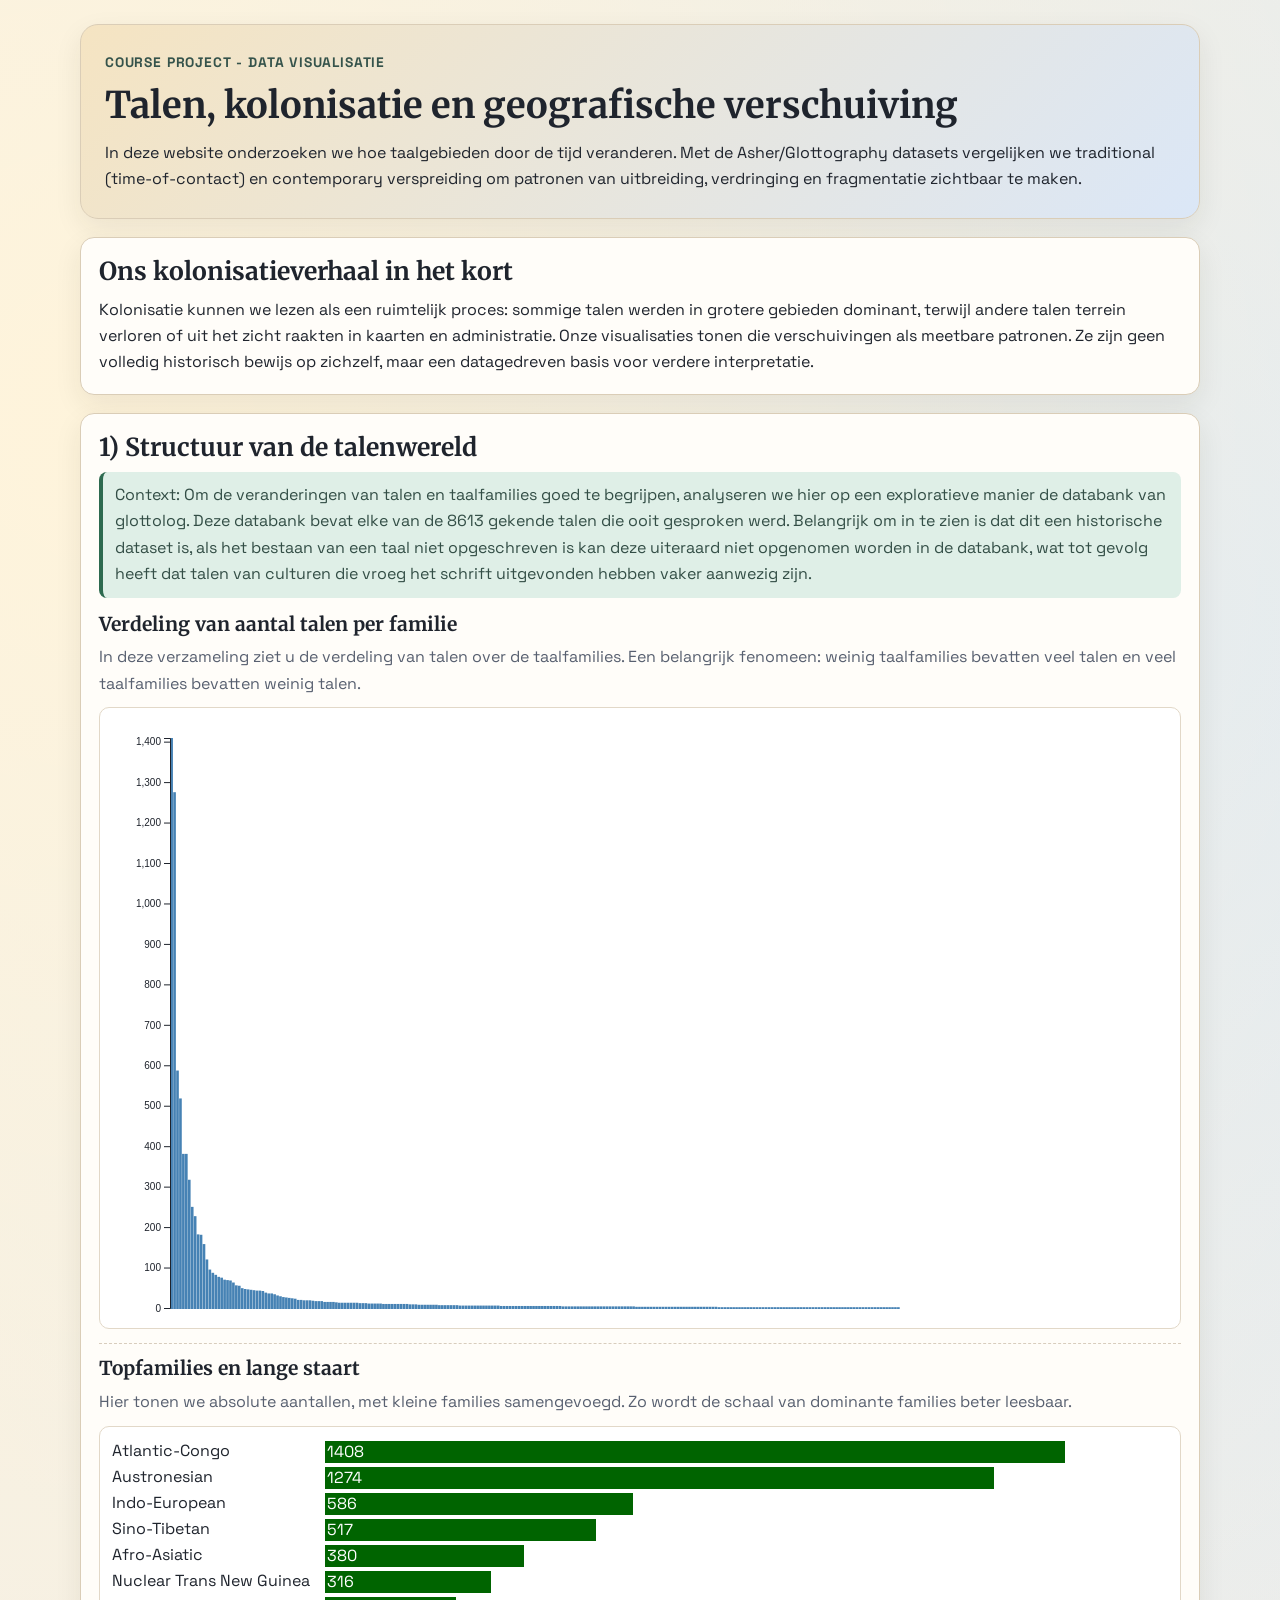
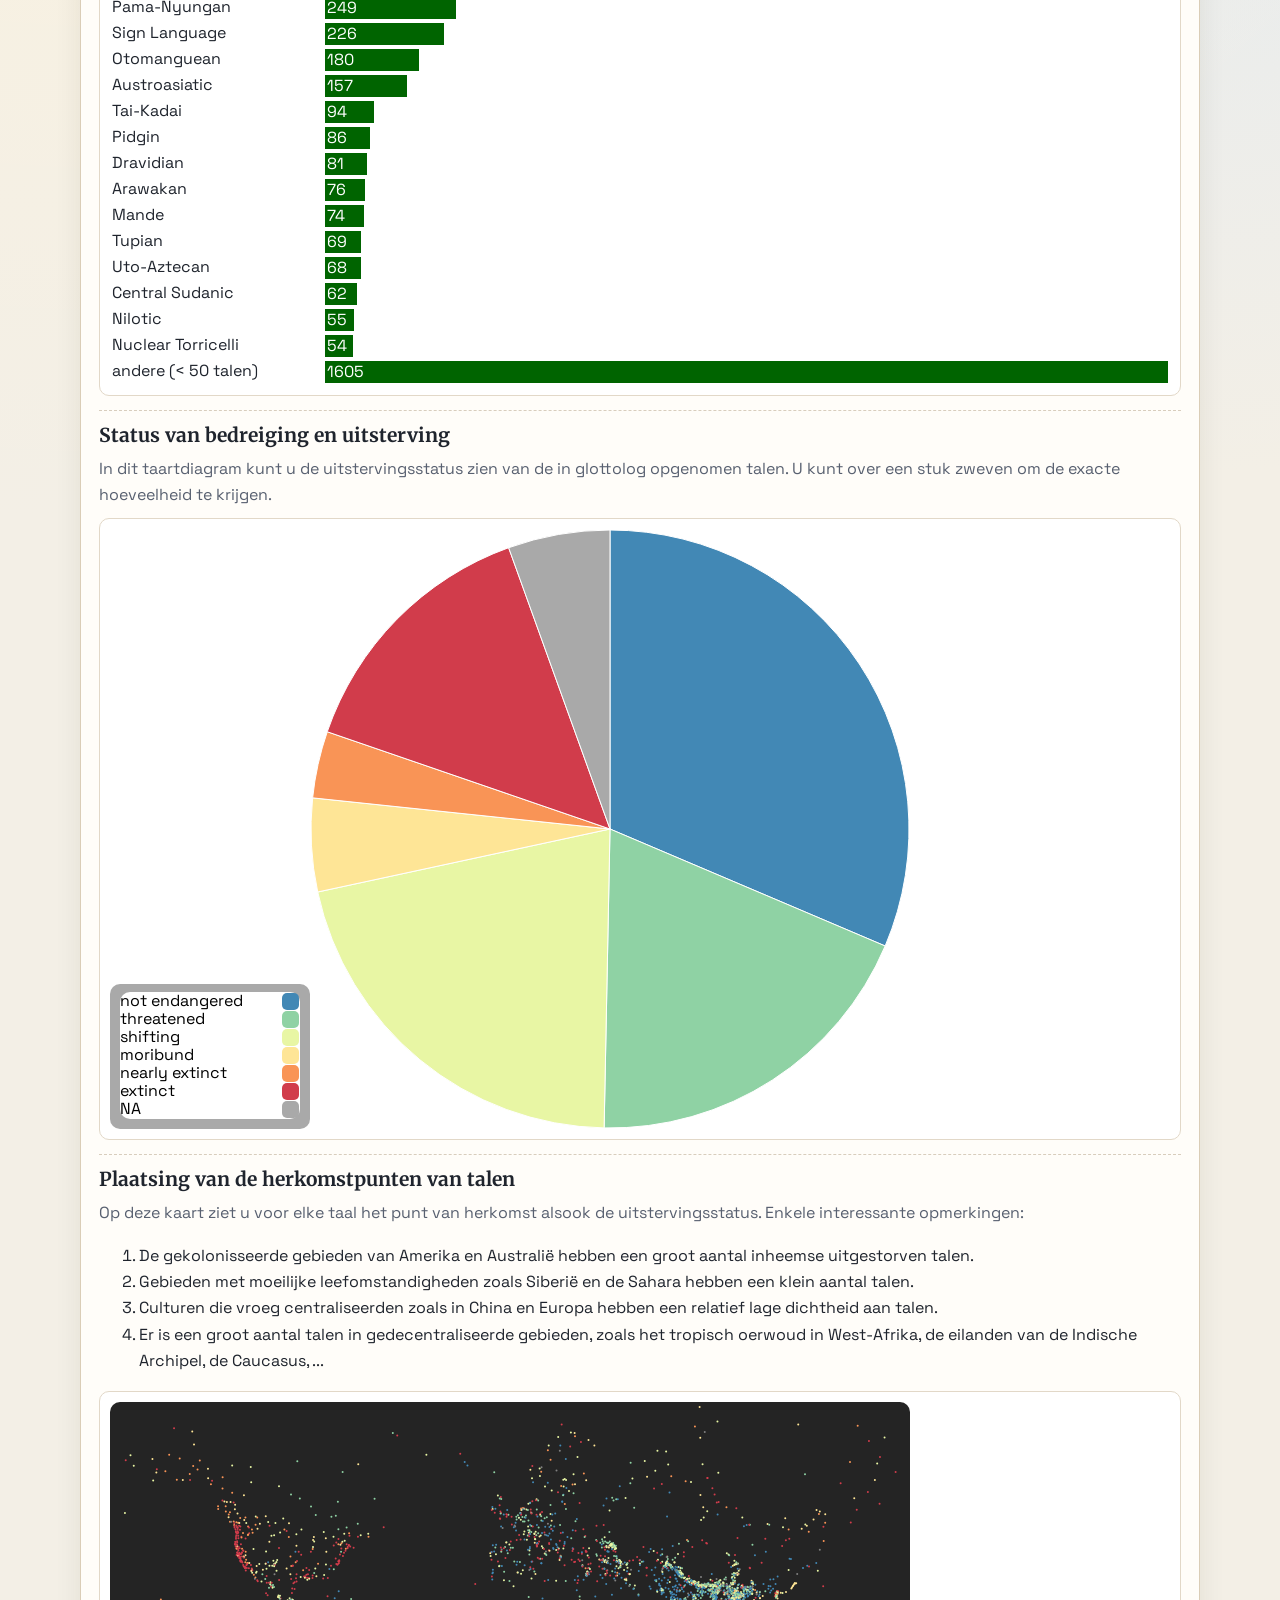
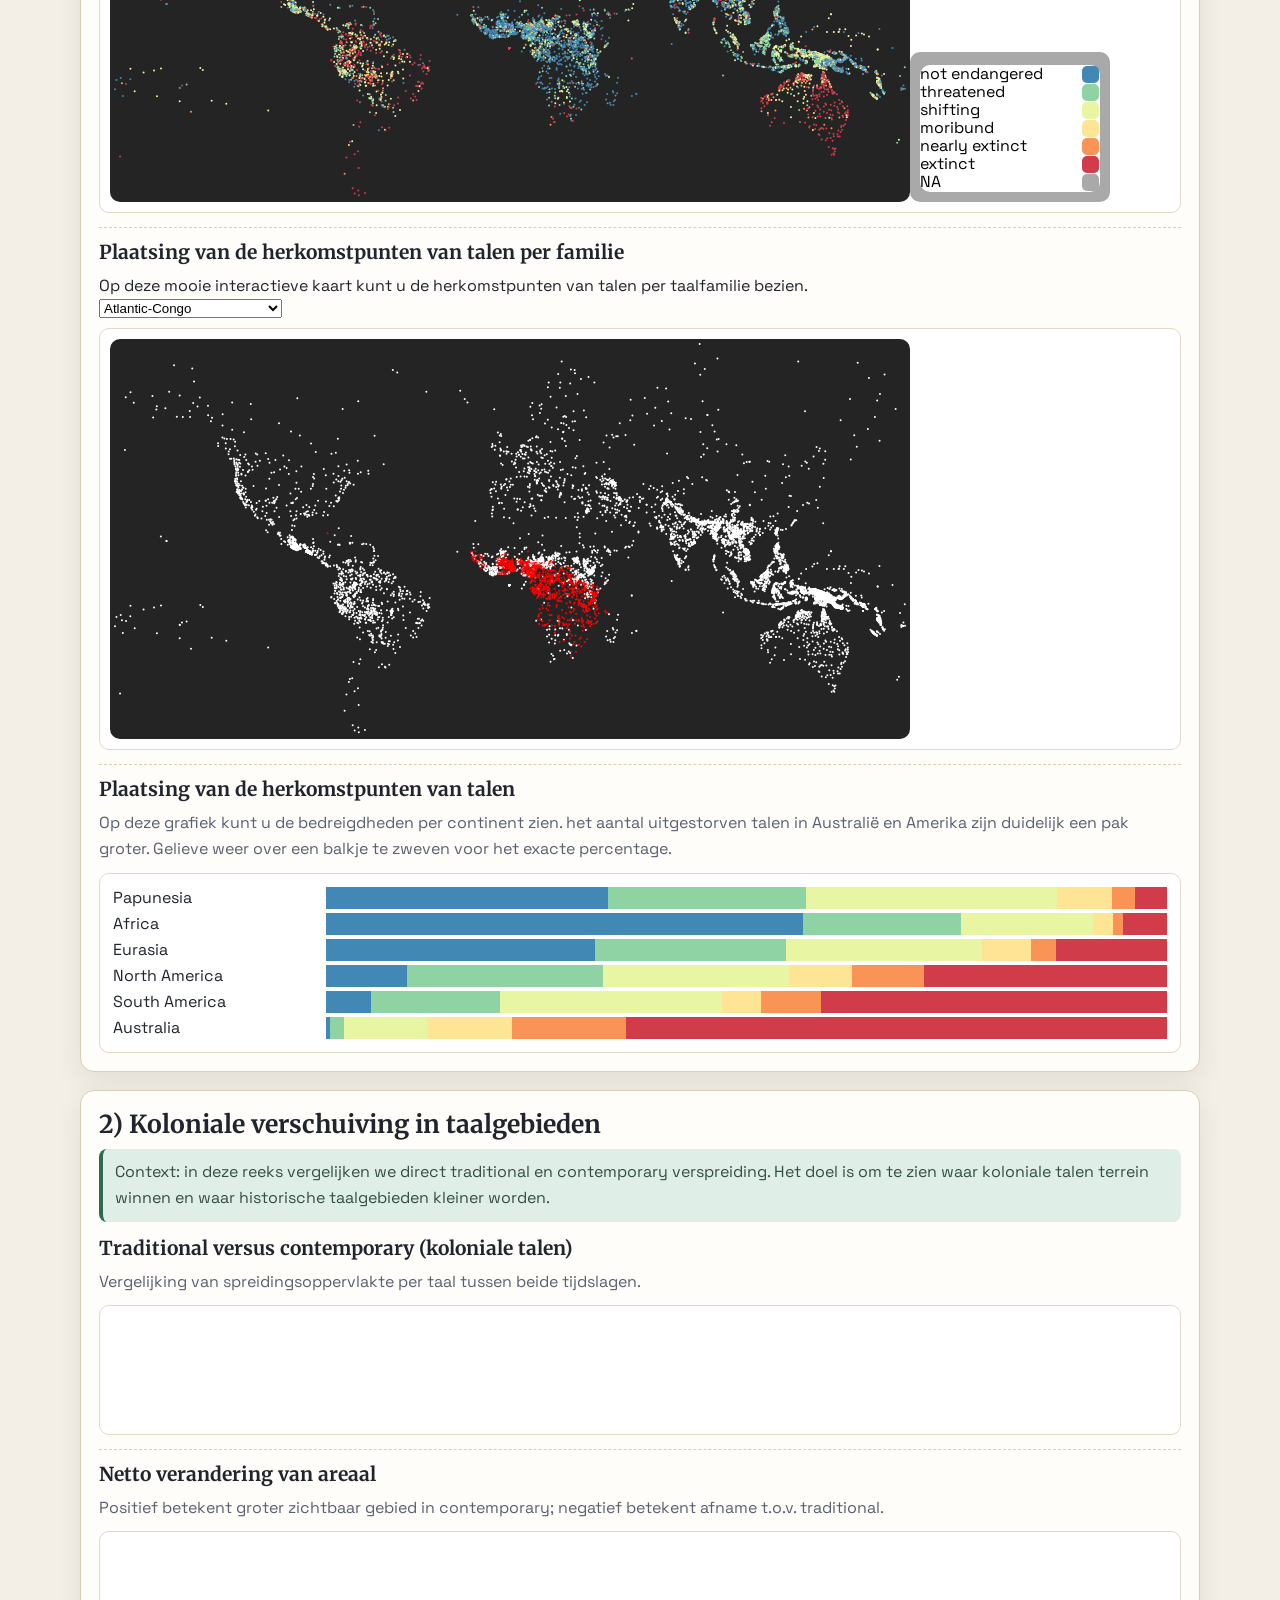
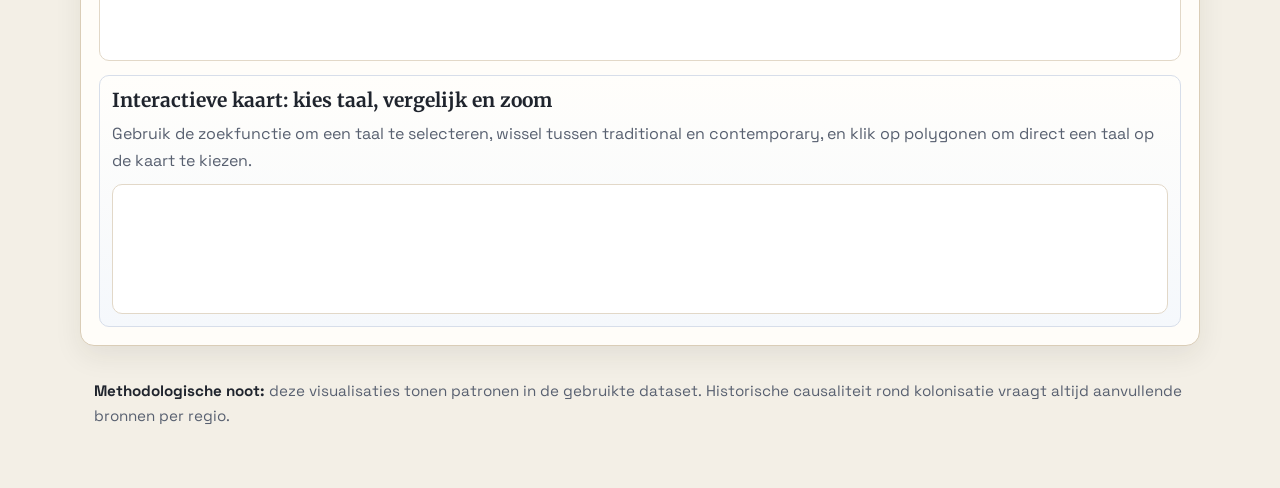
==== commit 270d5611: "kaart voor posities per familie" ====
--- a/src/webpagina/hoofdpagina.html
+++ b/src/webpagina/hoofdpagina.html
@@ -80,6 +80,14 @@
             </article>
 
             <article class="kaart">
+                <h3>Plaatsing van de herkomstpunten van talen per familie</h3>
+                Op deze mooie interactieve kaart kunt u de herkomstpunten van talen per taalfamilie bezien.<p/>
+                <select id="selecteer familie">
+                </select>
+                <div class="blok" id="kaart met puntjes van de talen per familie"></div>
+            </article>
+
+            <article class="kaart">
                 <h3>Plaatsing van de herkomstpunten van talen</h3>
                 <p>
                     Op deze grafiek kunt u de bedreigdheden per continent zien. het aantal uitgestorven talen in Australië en Amerika zijn duidelijk een pak groter.
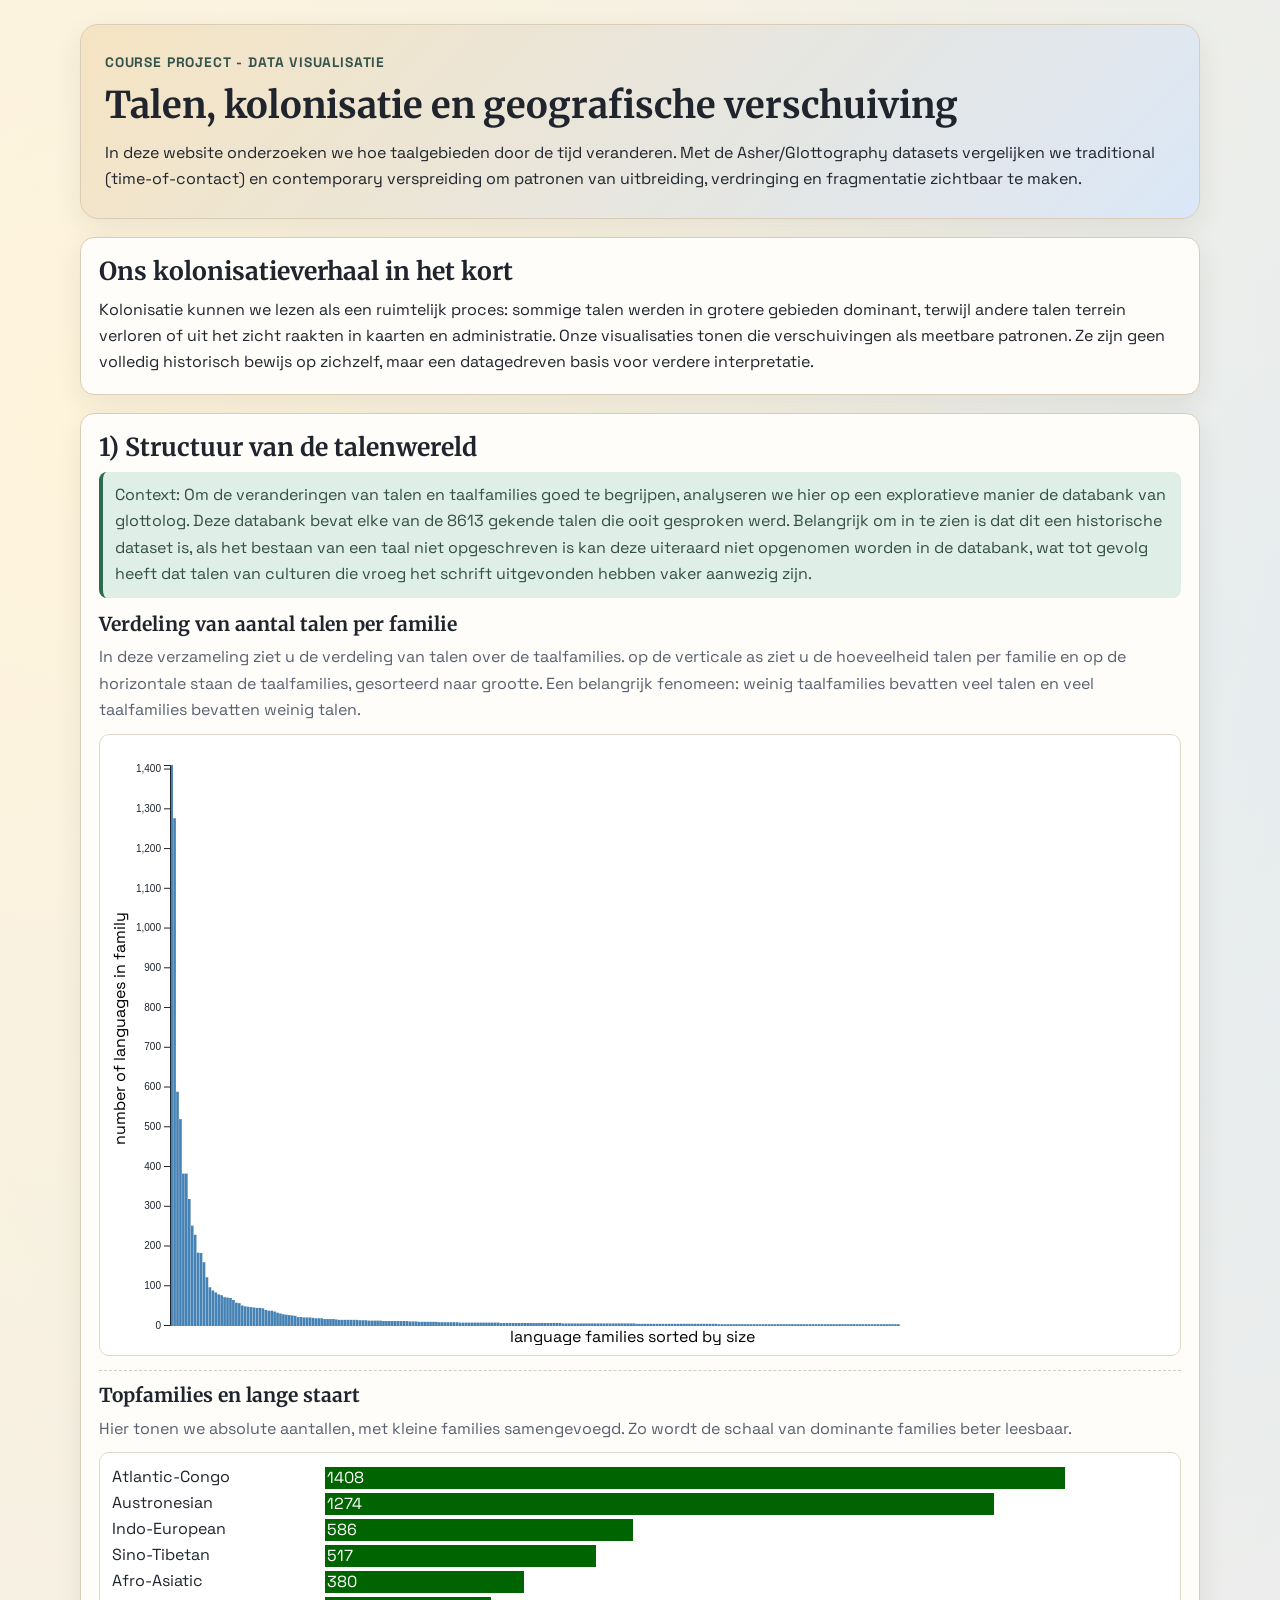
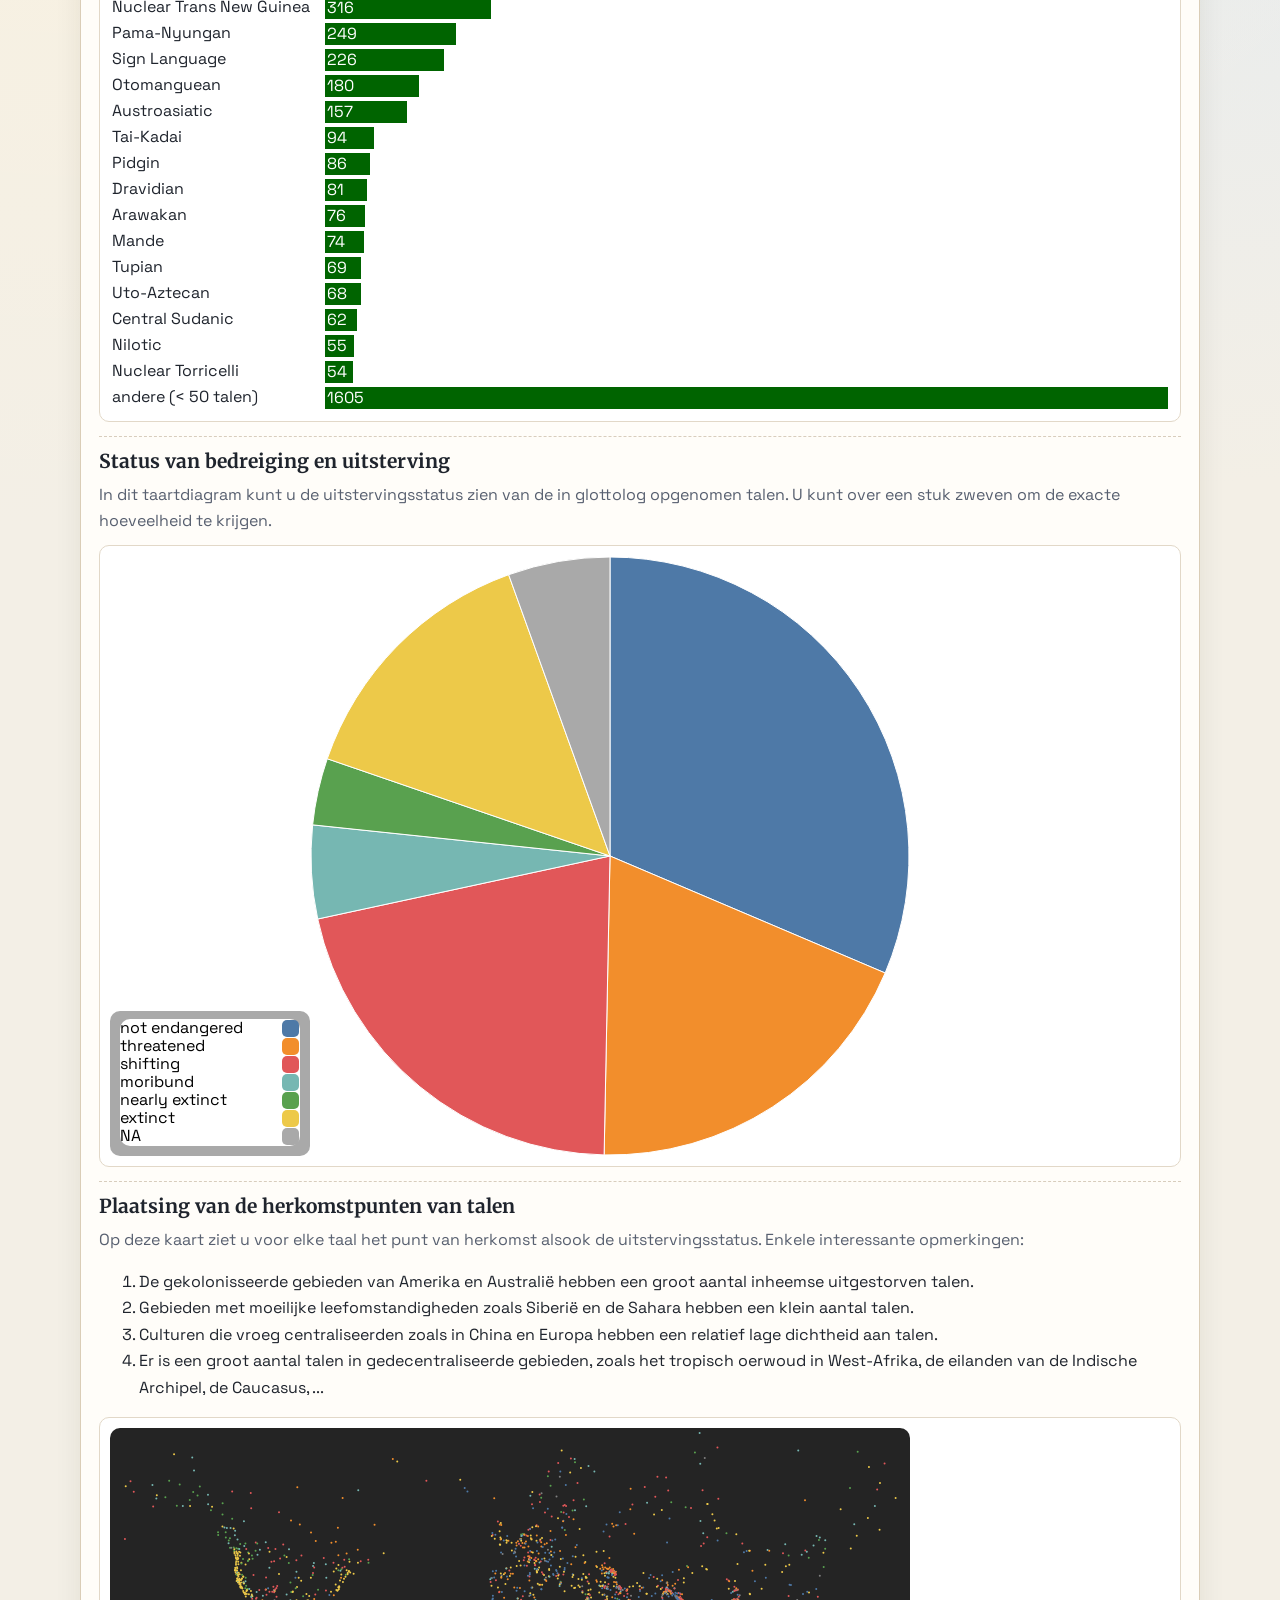
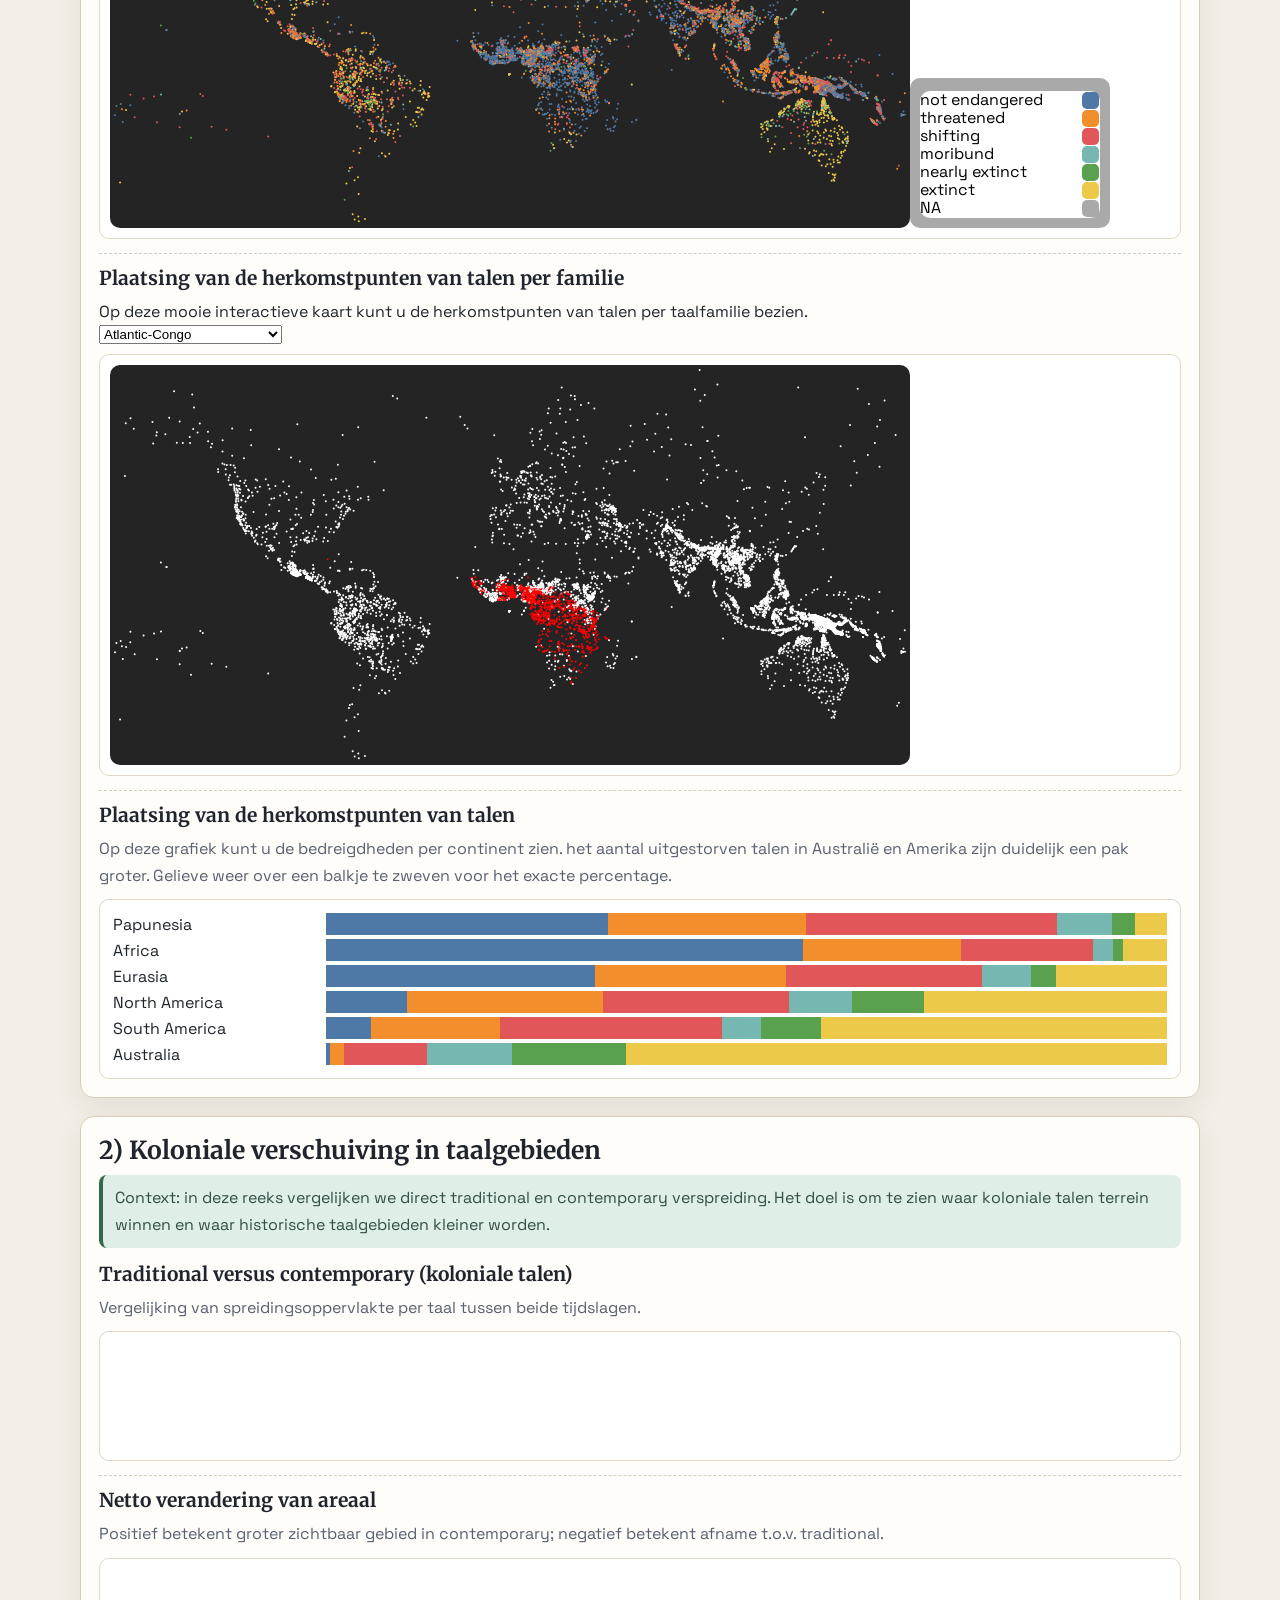
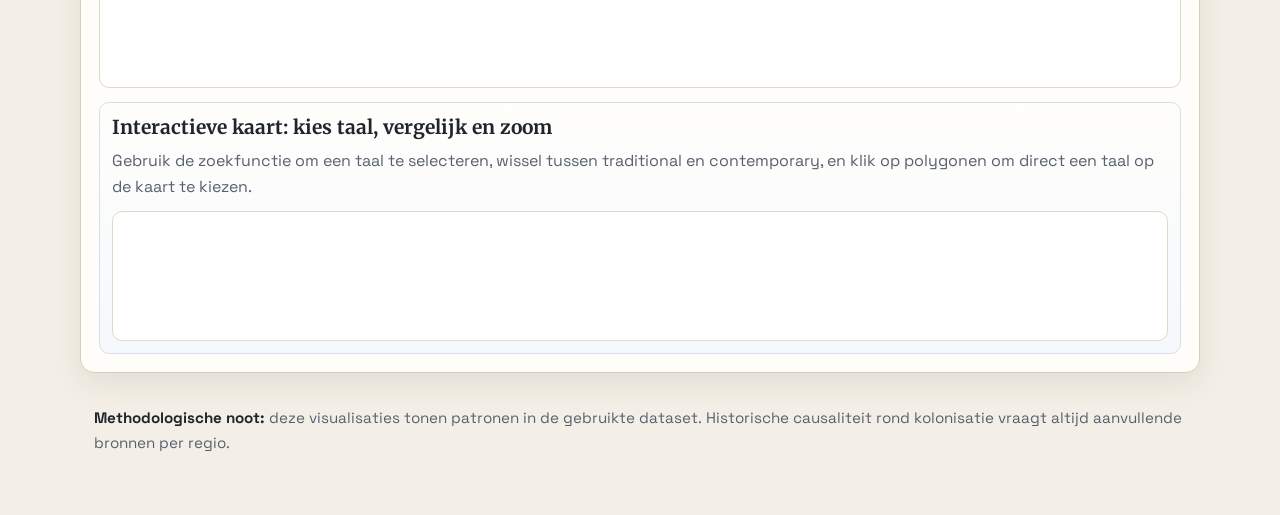
==== commit a43c1df0: "assen benoemd" ====
--- a/src/webpagina/hoofdpagina.html
+++ b/src/webpagina/hoofdpagina.html
@@ -39,7 +39,8 @@
             <article class="kaart">
                 <h3>Verdeling van aantal talen per familie</h3>
                 <p>
-                    In deze verzameling ziet u de verdeling van talen over de taalfamilies. Een belangrijk fenomeen: weinig taalfamilies bevatten veel talen
+                    In deze verzameling ziet u de verdeling van talen over de taalfamilies. op de verticale as ziet u de hoeveelheid talen per familie en
+                    op de horizontale staan de taalfamilies, gesorteerd naar grootte. Een belangrijk fenomeen: weinig taalfamilies bevatten veel talen
                     en veel taalfamilies bevatten weinig talen.
                 </p>
                 <div class="blok" id="lijn van de verdeling van aantal talen per familie"></div>
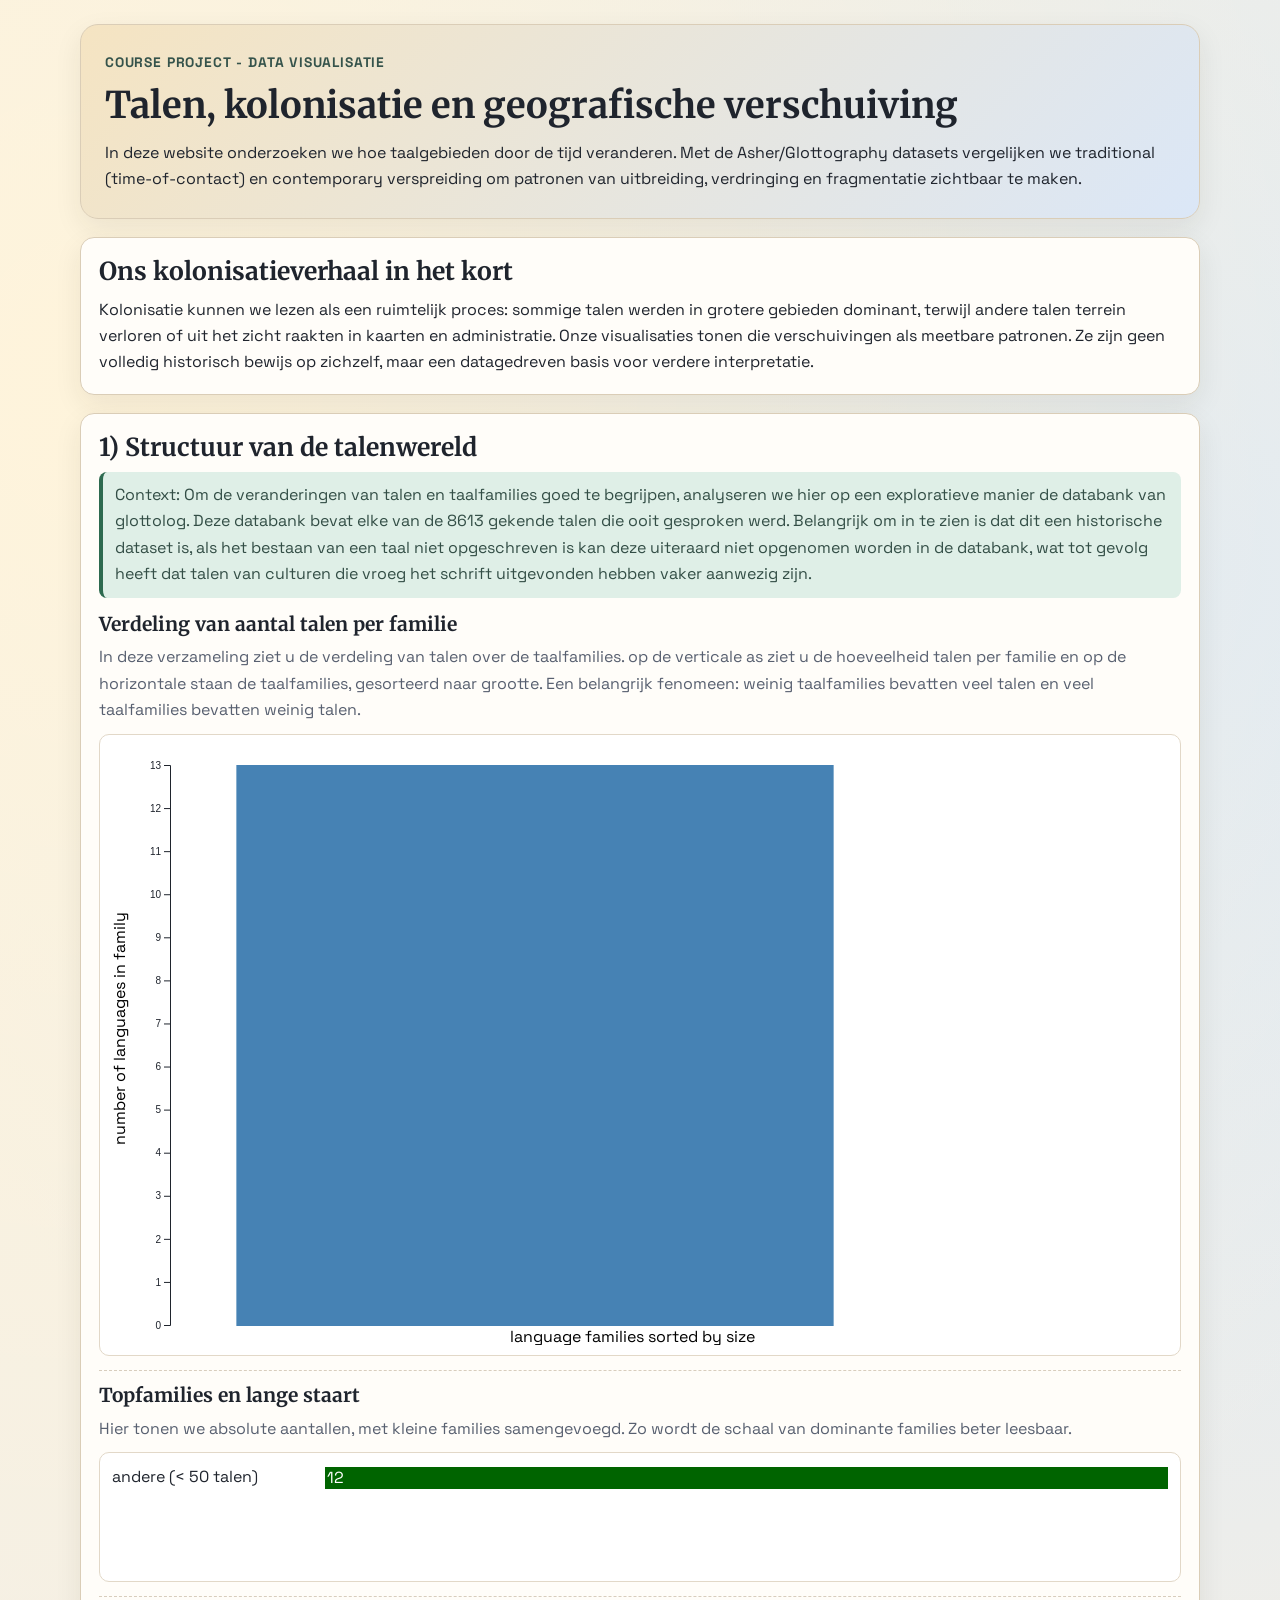
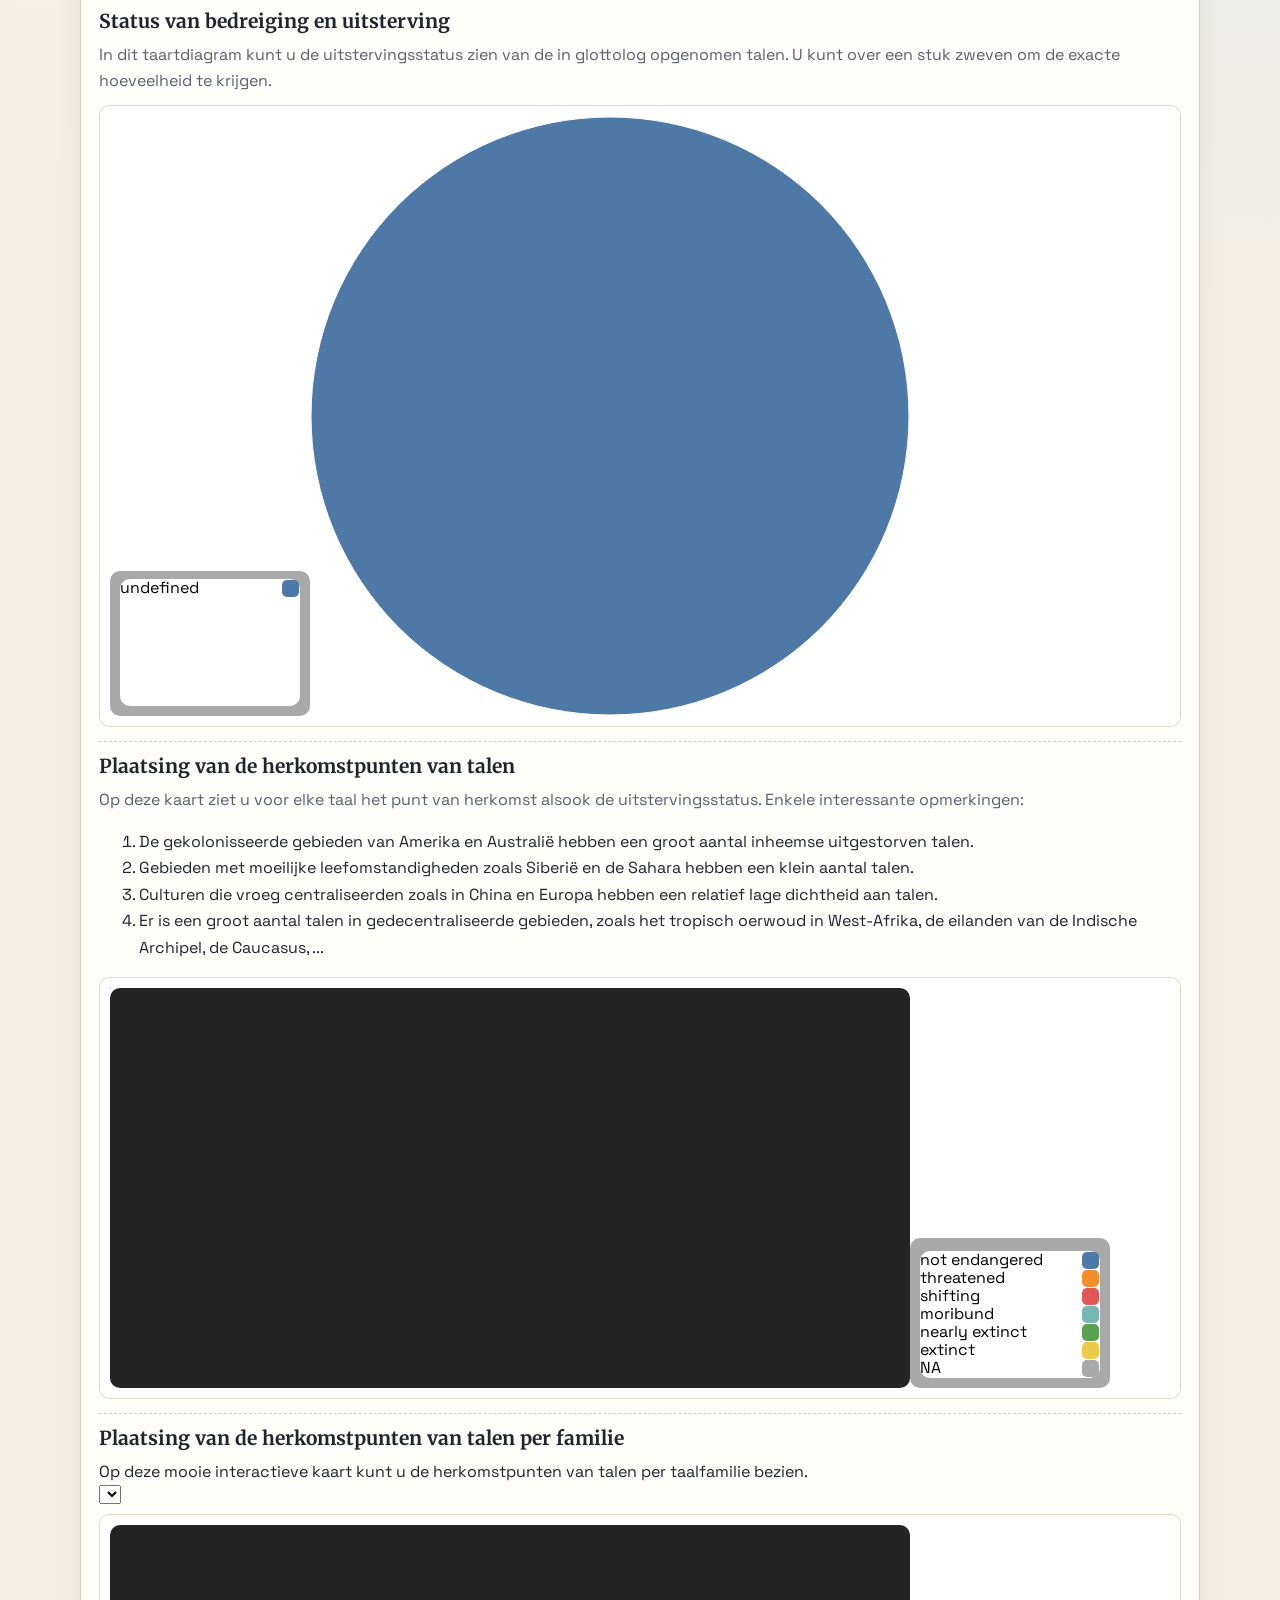
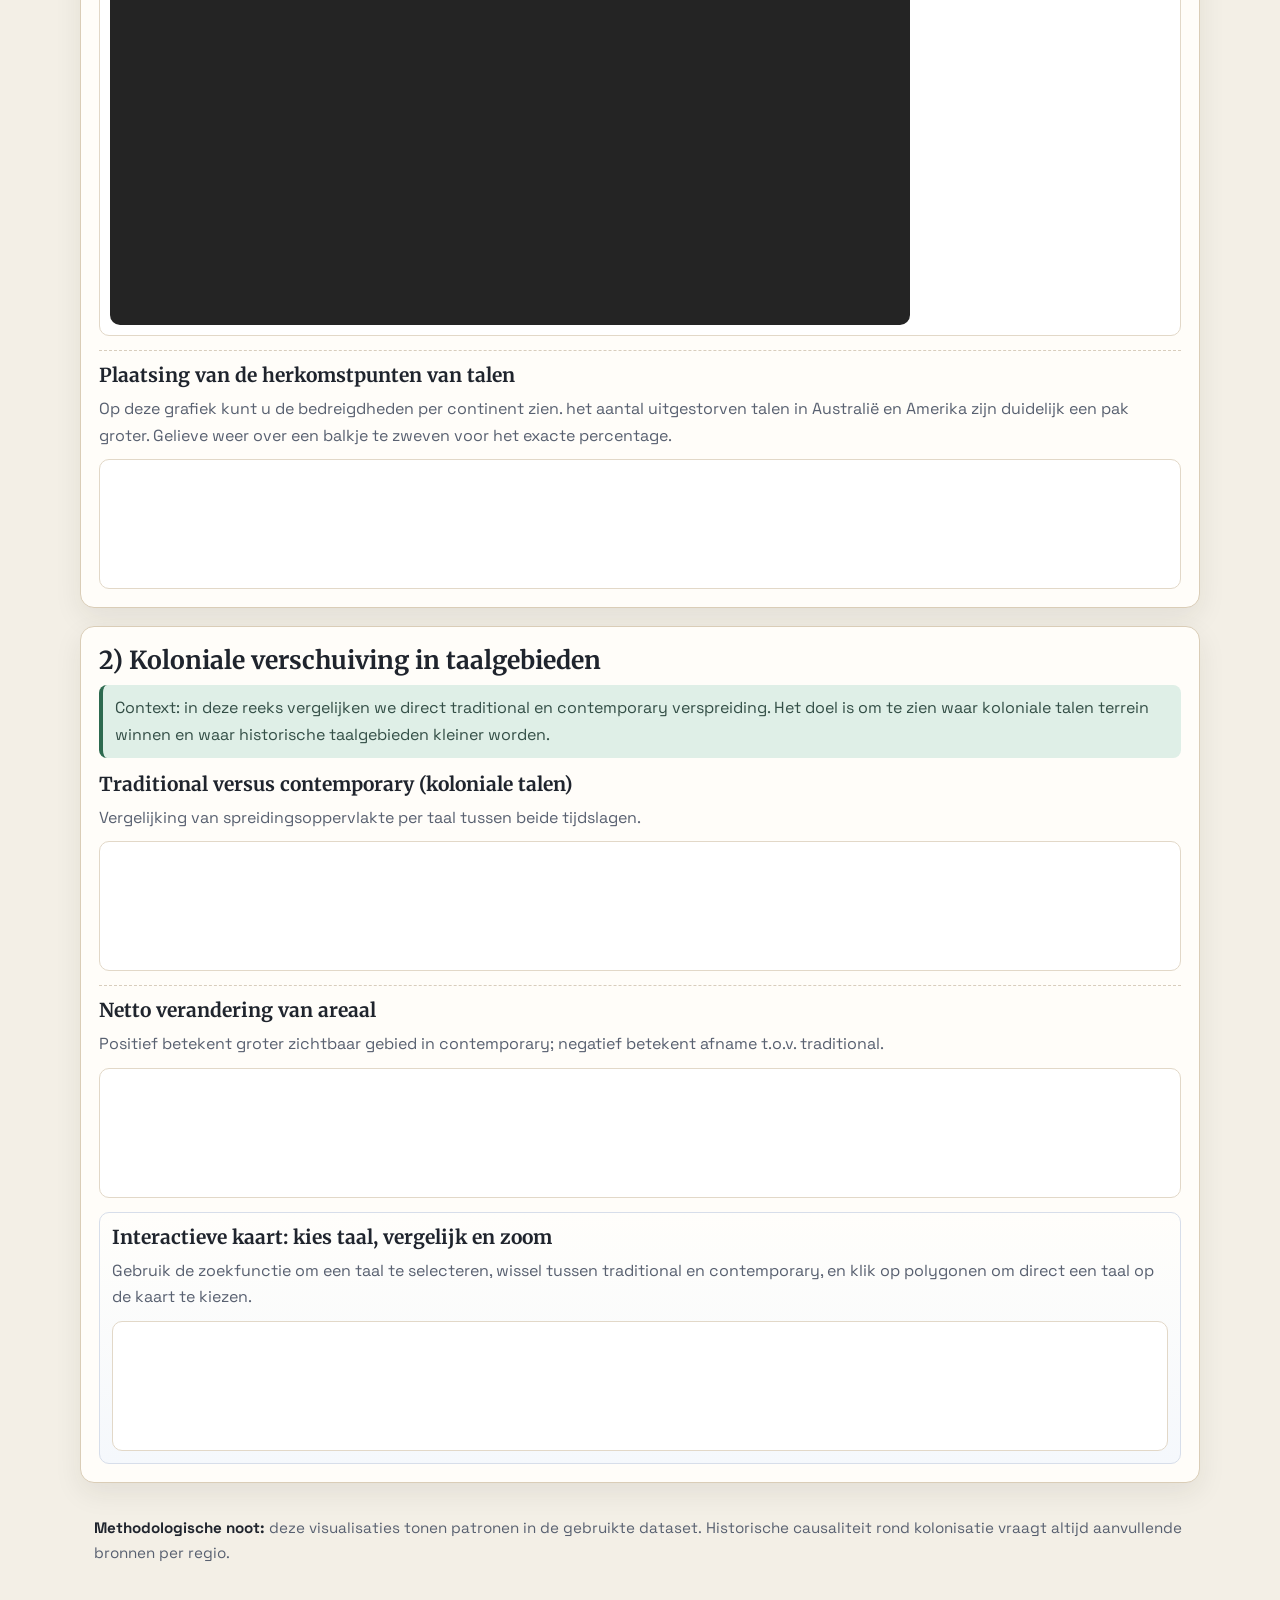
==== commit 049450c2: "fix: github action for github pages deploy Co-authored-by: Copilot <copilot@github.com>" ====
--- a/src/webpagina/hoofdpagina.html
+++ b/src/webpagina/hoofdpagina.html
@@ -1,6 +1,7 @@
 <head>
     <meta charset="utf-8">
     <meta name="viewport" content="width=device-width, initial-scale=1">
+    <base href="./">
     <title>Data Visualisatie - Talen en Kolonisatie</title>
     <link rel="stylesheet" href="./stijl.css">
 </head>
